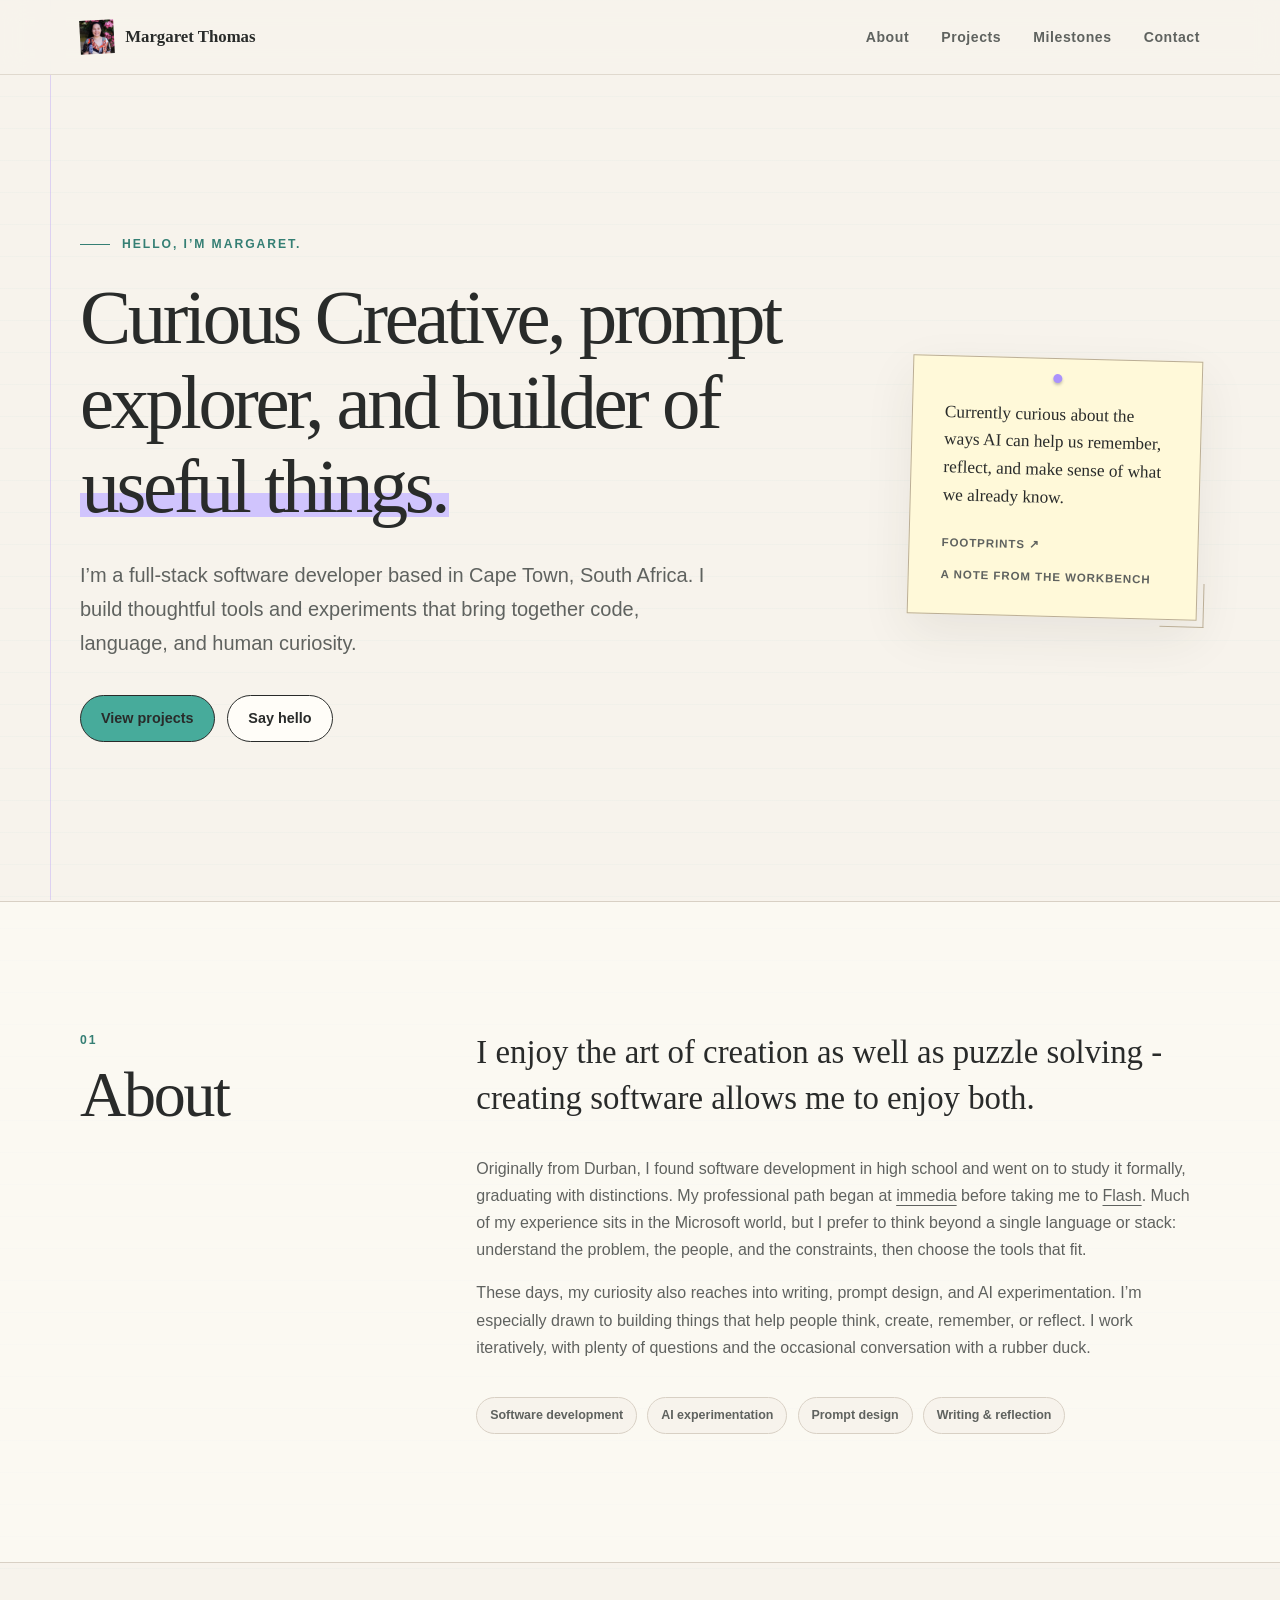
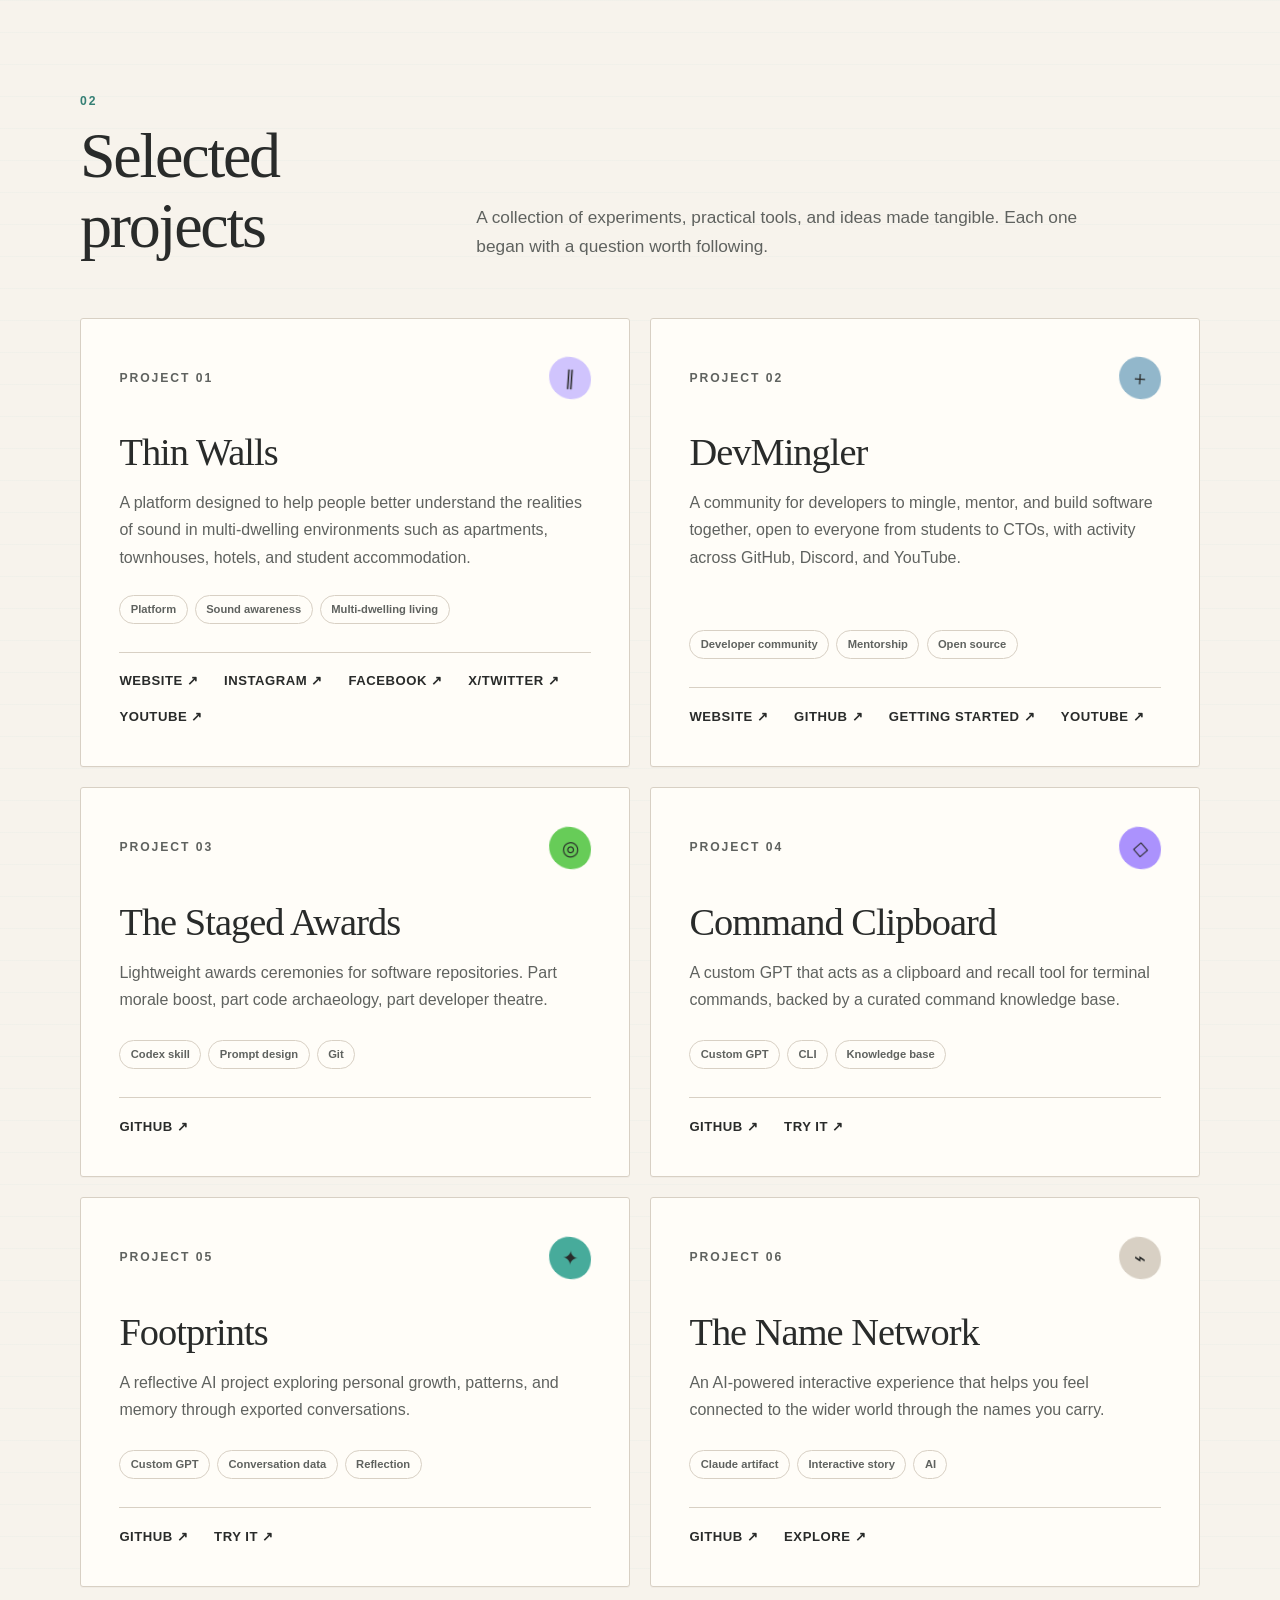
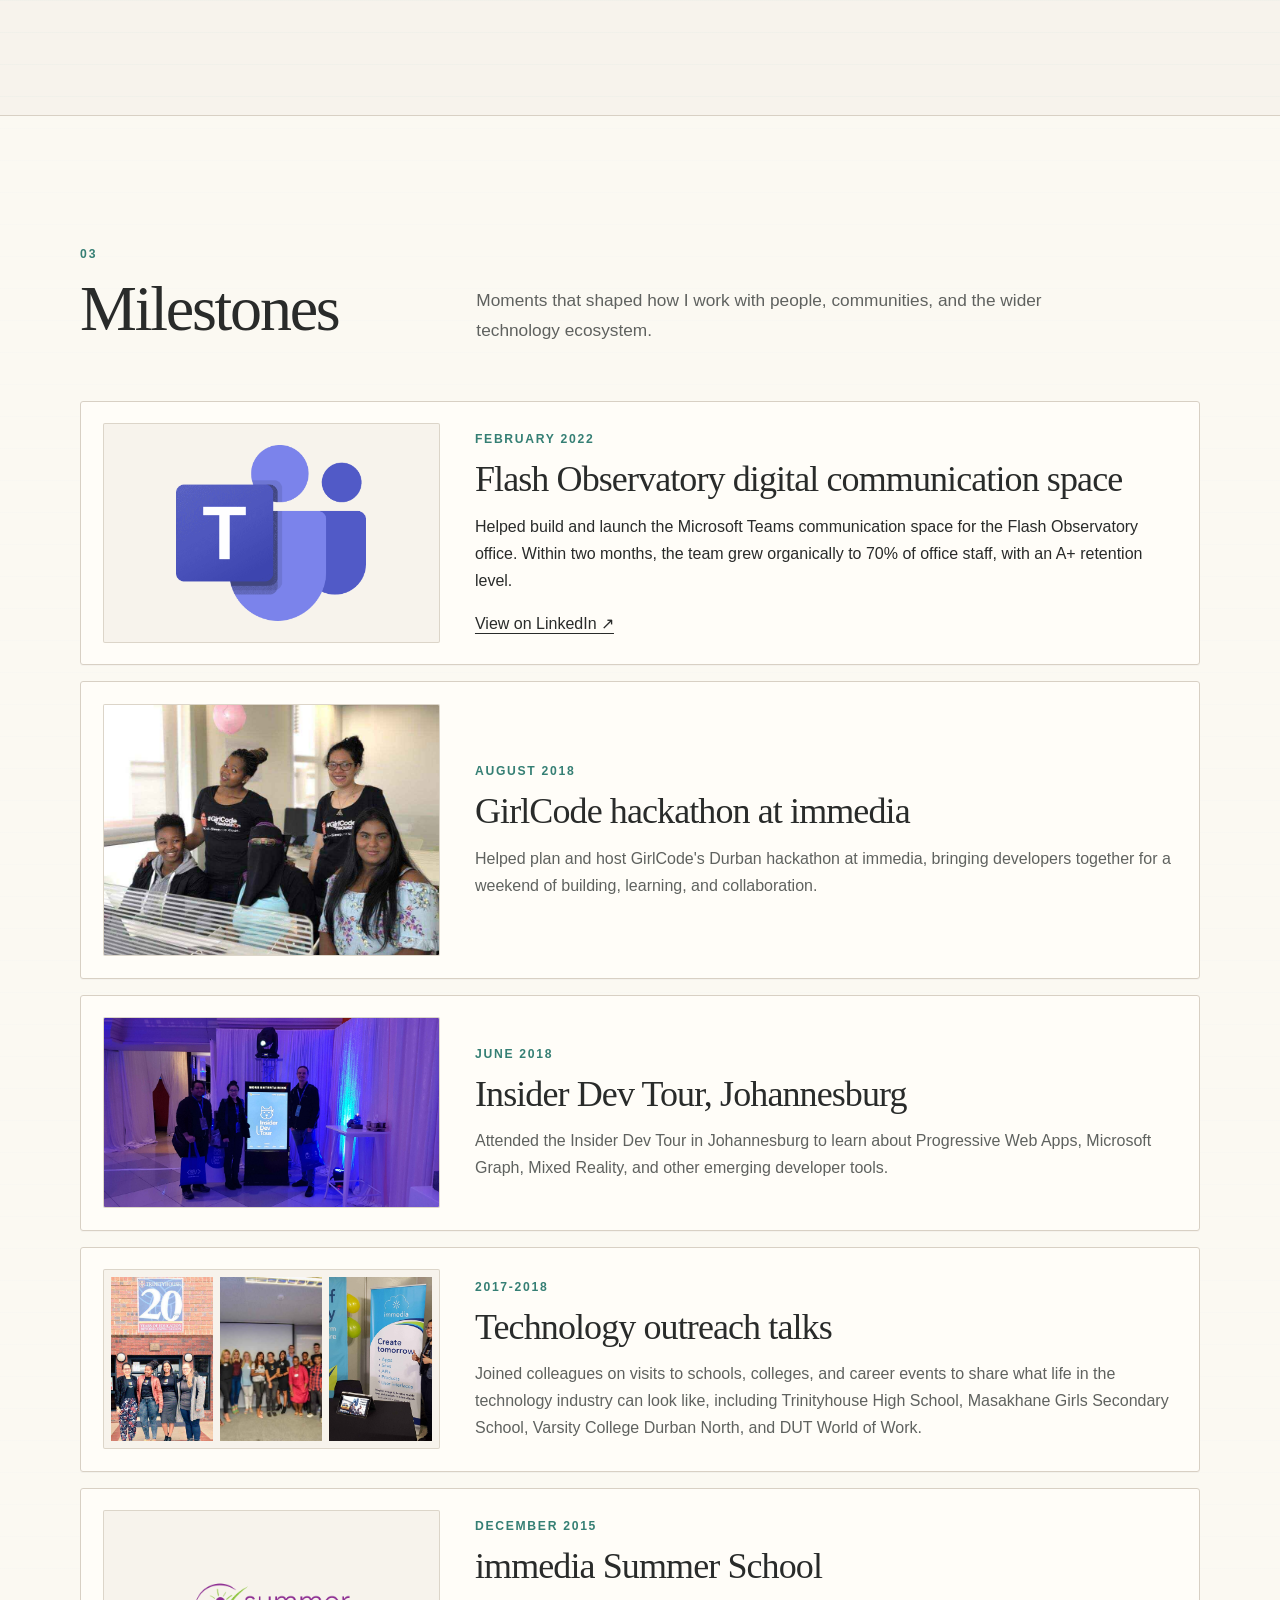
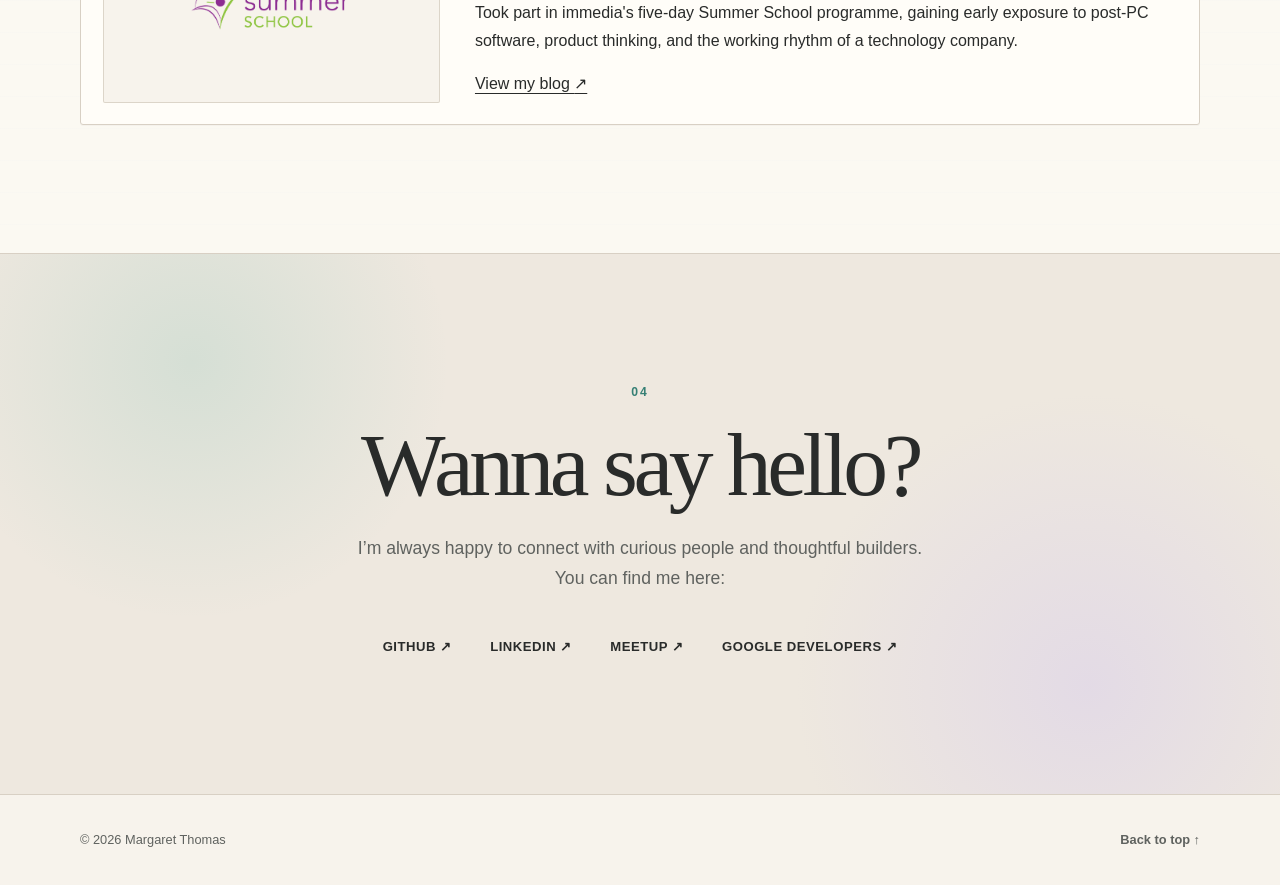
==== index.html @ a7d4cbc3 "Updated the href for the porfolio-banner to be the full URL" ====
<!doctype html>
<html lang="en">
  <head>
    <meta charset="utf-8">
    <meta name="viewport" content="width=device-width, initial-scale=1">
    <meta name="theme-color" content="#f7f3ec">

    <title>Margaret Thomas | Curious Creative</title>
    <meta
      name="description"
      content="Margaret Thomas is a Cape Town-based curious creative, software developer, and builder of thoughtful tools."
    >
    <link rel="canonical" href="https://www.margaretthomas.tech/">

    <meta property="og:type" content="website">
    <meta property="og:url" content="https://www.margaretthomas.tech/">
    <meta property="og:title" content="Margaret Thomas | Curious Creative">
    <meta
      property="og:description"
      content="Margaret Thomas is a Cape Town-based curious creative, software developer, and builder of thoughtful tools."
    >
    <meta property="og:image" content="https://www.margaretthomas.tech/assets/portfolio-banner.png">

    <meta name="twitter:card" content="summary_large_image">
    <meta name="twitter:title" content="Margaret Thomas | Curious Creative">
    <meta
      name="twitter:description"
      content="Margaret Thomas is a Cape Town-based curious creative, software developer, and builder of thoughtful tools."
    >
    <meta name="twitter:image" content="https://www.margaretthomas.tech/assets/portfolio-banner.png">

    <link rel="icon" href="assets/favicon.ico" type="image/x-icon">
    <link rel="stylesheet" href="styles.css?v=20260616-3">
    <script src="script.js" defer></script>
  </head>

  <body>
    <a class="skip-link" href="#main-content">Skip to content</a>

    <header class="site-header">
      <nav class="site-nav shell" aria-label="Primary navigation">
        <a class="wordmark" href="#home" aria-label="Margaret Thomas, home">
          <img src="assets/favicon.ico" alt="" aria-hidden="true">
          Margaret Thomas
        </a>

        <button
          class="nav-toggle"
          type="button"
          aria-expanded="false"
          aria-controls="nav-links"
        >
          <span class="sr-only">Toggle navigation</span>
          <span aria-hidden="true"></span>
          <span aria-hidden="true"></span>
        </button>

        <ul class="nav-links" id="nav-links">
          <li><a href="#about">About</a></li>
          <li><a href="#projects">Projects</a></li>
          <li><a href="#milestones">Milestones</a></li>
          <li><a href="#contact">Contact</a></li>
        </ul>
      </nav>
    </header>

    <main id="main-content">
      <section class="hero shell" id="home" aria-labelledby="hero-title">
        <div class="hero-copy">
          <p class="eyebrow">Hello, I’m Margaret.</p>
          <h1 id="hero-title">
            Curious Creative, prompt explorer, and builder of
            <span class="highlight">useful things.</span>
          </h1>
          <p class="hero-intro">
            I’m a full-stack software developer based in Cape Town, South Africa.
            I build thoughtful tools and experiments that bring together code,
            language, and human curiosity.
          </p>
          <div class="hero-actions" aria-label="Featured links">
            <a class="button button-primary" href="#projects">View projects</a>
            <a class="button button-secondary" href="#contact">Say hello</a>
          </div>
        </div>

        <aside class="margin-note" aria-label="A note from Margaret">
          <span class="note-pin" aria-hidden="true"></span>
          <p>
            Currently curious about the ways AI can help us remember, reflect,
            and make sense of what we already know.
          </p>
          <a
            class="note-project"
            href="https://github.com/DevMingler/footprints-custom-gpt"
            target="_blank"
            rel="noopener noreferrer"
          >
            Footprints <span aria-hidden="true">↗</span>
          </a>
          <br>
          <span class="note-signoff">A note from the workbench</span>
        </aside>
      </section>

      <section class="section about" id="about" aria-labelledby="about-title">
        <div class="shell section-grid">
          <div class="section-heading reveal">
            <p class="section-number" aria-hidden="true">01</p>
            <h2 id="about-title">About</h2>
          </div>

          <div class="about-copy reveal">
            <p class="lead">
              I enjoy the art of creation as well as puzzle solving - creating software allows me to enjoy both.
            </p>
            <p>
              Originally from Durban, I found software development in high
              school and went on to study it formally, graduating with
              distinctions. My professional path began at <a href="https://www.immedia.co.za/" target="_blank" title="immedia">immedia</a> before taking
              me to <a href="https://www.flash.co.za/" target="_blank" title="Flash">Flash</a>. Much of my experience sits in the
              Microsoft world, but I prefer to think beyond a single language
              or stack: understand the problem, the people, and the constraints,
              then choose the tools that fit.
            </p>
            <p>
              These days, my curiosity also reaches into writing, prompt design,
              and AI experimentation. I’m especially drawn to building things
              that help people think, create, remember, or reflect. I work
              iteratively, with plenty of questions and the occasional
              conversation with a rubber duck.
            </p>

            <ul class="interest-list" aria-label="Areas of interest">
              <li>Software development</li>
              <li>AI experimentation</li>
              <li>Prompt design</li>
              <li>Writing &amp; reflection</li>
            </ul>
          </div>
        </div>
      </section>

      <section
        class="section projects"
        id="projects"
        aria-labelledby="projects-title"
      >
        <div class="shell">
          <div class="section-grid section-intro">
            <div class="section-heading reveal">
              <p class="section-number" aria-hidden="true">02</p>
              <h2 id="projects-title">Selected projects</h2>
            </div>
            <p class="section-description reveal">
              A collection of experiments, practical tools, and ideas made
              tangible. Each one began with a question worth following.
            </p>
          </div>

          <div class="project-grid">
            <article class="project-card reveal">
              <div class="project-topline">
                <span class="project-index">Project 01</span>
                <span class="project-mark mark-lilac" aria-hidden="true">∥</span>
              </div>
              <h3>Thin Walls</h3>
              <p>
                A platform designed to help people better understand the
                realities of sound in multi-dwelling environments such as
                apartments, townhouses, hotels, and student accommodation.
              </p>
              <ul class="tag-list" aria-label="Technologies">
                <li>Platform</li>
                <li>Sound awareness</li>
                <li>Multi-dwelling living</li>
              </ul>
              <div class="project-links">
                <a
                  href="https://www.thinwalls.life/"
                  target="_blank"
                  rel="noopener noreferrer"
                >
                  Website <span aria-hidden="true">↗</span>
                </a>
                <a
                  href="https://www.instagram.com/thinwalls.life/"
                  target="_blank"
                  rel="noopener noreferrer"
                >
                  Instagram <span aria-hidden="true">↗</span>
                </a>
                <a
                  href="https://www.facebook.com/thinwalls.life"
                  target="_blank"
                  rel="noopener noreferrer"
                >
                  Facebook <span aria-hidden="true">↗</span>
                </a>
                <a
                  href="https://x.com/thinwalls_life"
                  target="_blank"
                  rel="noopener noreferrer"
                >
                  X/Twitter <span aria-hidden="true">↗</span>
                </a>
                <a
                  href="https://www.youtube.com/@thinwalls_life"
                  target="_blank"
                  rel="noopener noreferrer"
                >
                  YouTube <span aria-hidden="true">↗</span>
                </a>
              </div>
            </article>

            <article class="project-card reveal">
              <div class="project-topline">
                <span class="project-index">Project 02</span>
                <span class="project-mark mark-blue" aria-hidden="true">＋</span>
              </div>
              <h3>DevMingler</h3>
              <p>
                A community for developers to mingle, mentor, and build
                software together, open to everyone from students to CTOs,
                with activity across GitHub, Discord, and YouTube.
              </p>
              <ul class="tag-list" aria-label="Technologies">
                <li>Developer community</li>
                <li>Mentorship</li>
                <li>Open source</li>
              </ul>
              <div class="project-links">
                <a
                  href="https://devmingler.github.io/"
                  target="_blank"
                  rel="noopener noreferrer"
                >
                  Website <span aria-hidden="true">↗</span>
                </a>
                <a
                  href="https://github.com/DevMingler"
                  target="_blank"
                  rel="noopener noreferrer"
                >
                  GitHub <span aria-hidden="true">↗</span>
                </a>
                <a
                  href="https://www.youtube.com/watch?v=sN_y--sAuUo"
                  target="_blank"
                  rel="noopener noreferrer"
                >
                  Getting started <span aria-hidden="true">↗</span>
                </a>
                <a
                  href="https://www.youtube.com/@DevMingler/videos"
                  target="_blank"
                  rel="noopener noreferrer"
                >
                  YouTube <span aria-hidden="true">↗</span>
                </a>
              </div>
            </article>

            <article class="project-card reveal">
              <div class="project-topline">
                <span class="project-index">Project 03</span>
                <span class="project-mark mark-green" aria-hidden="true">◎</span>
              </div>
              <h3>The Staged Awards</h3>
              <p>
                Lightweight awards ceremonies for software repositories. Part
                morale boost, part code archaeology, part developer theatre.
              </p>
              <ul class="tag-list" aria-label="Technologies">
                <li>Codex skill</li>
                <li>Prompt design</li>
                <li>Git</li>
              </ul>
              <div class="project-links">
                <a
                  href="https://github.com/MargaretThomas/the-staged-awards"
                  target="_blank"
                  rel="noopener noreferrer"
                >
                  GitHub <span aria-hidden="true">↗</span>
                </a>
              </div>
            </article>

            <article class="project-card reveal">
              <div class="project-topline">
                <span class="project-index">Project 04</span>
                <span class="project-mark mark-purple" aria-hidden="true">◇</span>
              </div>
              <h3>Command Clipboard</h3>
              <p>
                A custom GPT that acts as a clipboard and recall tool for
                terminal commands, backed by a curated command knowledge base.
              </p>
              <ul class="tag-list" aria-label="Technologies">
                <li>Custom GPT</li>
                <li>CLI</li>
                <li>Knowledge base</li>
              </ul>
              <div class="project-links">
                <a
                  href="https://github.com/MargaretThomas/command-clipboard"
                  target="_blank"
                  rel="noopener noreferrer"
                >
                  GitHub <span aria-hidden="true">↗</span>
                </a>
                <a
                  href="https://chatgpt.com/g/g-694e73b62afc8191a20e9f8fb5c006c8-command-clipboard"
                  target="_blank"
                  rel="noopener noreferrer"
                >
                  Try it <span aria-hidden="true">↗</span>
                </a>
              </div>
            </article>

            <article class="project-card reveal">
              <div class="project-topline">
                <span class="project-index">Project 05</span>
                <span class="project-mark mark-teal" aria-hidden="true">✦</span>
              </div>
              <h3>Footprints</h3>
              <p>
                A reflective AI project exploring personal growth, patterns,
                and memory through exported conversations.
              </p>
              <ul class="tag-list" aria-label="Technologies">
                <li>Custom GPT</li>
                <li>Conversation data</li>
                <li>Reflection</li>
              </ul>
              <div class="project-links">
                <a
                  href="https://github.com/DevMingler/footprints-custom-gpt"
                  target="_blank"
                  rel="noopener noreferrer"
                >
                  GitHub <span aria-hidden="true">↗</span>
                </a>
                <a
                  href="https://chatgpt.com/g/g-6a293531488881918b349a03308c11b3-footprints"
                  target="_blank"
                  rel="noopener noreferrer"
                >
                  Try it <span aria-hidden="true">↗</span>
                </a>
              </div>
            </article>

            <article class="project-card reveal">
              <div class="project-topline">
                <span class="project-index">Project 06</span>
                <span class="project-mark mark-line" aria-hidden="true">⌁</span>
              </div>
              <h3>The Name Network</h3>
              <p>
                An AI-powered interactive experience that helps you feel
                connected to the wider world through the names you carry.
              </p>
              <ul class="tag-list" aria-label="Technologies">
                <li>Claude artifact</li>
                <li>Interactive story</li>
                <li>AI</li>
              </ul>
              <div class="project-links">
                <a
                  href="https://github.com/MargaretThomas/the-name-network"
                  target="_blank"
                  rel="noopener noreferrer"
                >
                  GitHub <span aria-hidden="true">↗</span>
                </a>
                <a
                  href="https://claude.ai/public/artifacts/a7a7c9ef-f596-4951-9534-0e1539d751b9"
                  target="_blank"
                  rel="noopener noreferrer"
                >
                  Explore <span aria-hidden="true">↗</span>
                </a>
              </div>
            </article>
          </div>
        </div>
      </section>

      <section
        class="section milestones"
        id="milestones"
        aria-labelledby="milestones-title"
      >
        <div class="shell">
          <div class="section-grid section-intro">
            <div class="section-heading reveal">
              <p class="section-number" aria-hidden="true">03</p>
              <h2 id="milestones-title">Milestones</h2>
            </div>
            <p class="section-description reveal">
              Moments that shaped how I work with people, communities, and the
              wider technology ecosystem.
            </p>
          </div>

          <div class="milestone-list">
            <article class="milestone-item reveal">
              <a
                class="milestone-media milestone-media-logo"
                href="https://www.microsoft.com/en-us/microsoft-teams/group-chat-software"
                target="_blank"
                rel="noopener noreferrer"
                aria-label="Microsoft Teams"
              >
                <img
                  src="assets/achievement-images/microsoft-teams-logo.png"
                  alt="Microsoft Teams logo"
                >
              </a>
              <div class="milestone-copy">
                <p class="milestone-date">February 2022</p>
                <h3>Flash Observatory digital communication space</h3>
                <p>
                  Helped build and launch the Microsoft Teams communication
                  space for the Flash Observatory office. Within two months,
                  the team grew organically to 70% of office staff, with an A+
                  retention level.
                </p>
                <a
                  href="https://www.linkedin.com/posts/activity-6902668841474674690-kxkE/"
                  target="_blank"
                  rel="noopener noreferrer"
                >
                  View on LinkedIn <span aria-hidden="true">↗</span>
                </a>
              </div>
            </article>

            <article class="milestone-item reveal">
              <a
                class="milestone-media"
                href="https://www.girlcode.co.za/"
                target="_blank"
                rel="noopener noreferrer"
                aria-label="GirlCode"
              >
                <img
                  src="assets/achievement-images/girl-code-team.jpg"
                  alt="GirlCode hackathon team"
                >
              </a>
              <div class="milestone-copy">
                <p class="milestone-date">August 2018</p>
                <h3>GirlCode hackathon at immedia</h3>
                <p>
                  Helped plan and host GirlCode's Durban hackathon at immedia,
                  bringing developers together for a weekend of building,
                  learning, and collaboration.
                </p>
              </div>
            </article>

            <article class="milestone-item reveal">
              <a
                class="milestone-media"
                href="https://blogs.windows.com/windowsdeveloper/2018/05/15/announcing-the-insider-dev-tour-2018/"
                target="_blank"
                rel="noopener noreferrer"
                aria-label="Insider Dev Tour 2018"
              >
                <img
                  src="assets/achievement-images/insider-dev-tour.jpg"
                  alt="Insider Dev Tour 2018"
                >
              </a>
              <div class="milestone-copy">
                <p class="milestone-date">June 2018</p>
                <h3>Insider Dev Tour, Johannesburg</h3>
                <p>
                  Attended the Insider Dev Tour in Johannesburg to learn about
                  Progressive Web Apps, Microsoft Graph, Mixed Reality, and
                  other emerging developer tools.
                </p>
              </div>
            </article>

            <article class="milestone-item reveal">
              <div
                class="milestone-media milestone-media-stack"
                aria-label="Technology outreach events"
              >
                <img
                  src="assets/achievement-images/trinityhouse-2017.jpg"
                  alt="Trinityhouse High School 2017"
                >
                <img
                  src="assets/achievement-images/varsity-college-2017.jpg"
                  alt="Varsity College 2017 careers evening"
                >
                <img
                  src="assets/achievement-images/dut-wow-2018.jpg"
                  alt="DUT World of Work 2018"
                >
              </div>
              <div class="milestone-copy">
                <p class="milestone-date">2017-2018</p>
                <h3>Technology outreach talks</h3>
                <p>
                  Joined colleagues on visits to schools, colleges, and career
                  events to share what life in the technology industry can look
                  like, including Trinityhouse High School, Masakhane Girls
                  Secondary School, Varsity College Durban North, and DUT World
                  of Work.
                </p>
              </div>
            </article>

            <article class="milestone-item reveal">
              <a
                class="milestone-media milestone-media-logo"
                href="https://www.summerschool.org.za/author/margaret/"
                target="_blank"
                rel="noopener noreferrer"
                aria-label="immedia Summer School 2015"
              >
                <img
                  src="assets/achievement-images/immedia-summerschool-logo.png"
                  alt="immedia Summer School logo"
                >
              </a>
              <div class="milestone-copy">
                <p class="milestone-date">December 2015</p>
                <h3>immedia Summer School</h3>
                <p>
                  Took part in immedia's five-day Summer School programme,
                  gaining early exposure to post-PC software, product thinking,
                  and the working rhythm of a technology company.
                </p>
                <a
                  href="https://www.summerschool.org.za/author/margaret/"
                  target="_blank"
                  rel="noopener noreferrer"
                >
                  View my blog <span aria-hidden="true">↗</span>
                </a>
              </div>
            </article>
          </div>
        </div>
      </section>

      <section class="section contact" id="contact" aria-labelledby="contact-title">
        <div class="shell contact-inner reveal">
          <p class="section-number" aria-hidden="true">04</p>
          <h2 id="contact-title">Wanna say hello?</h2>
          <p>
            I’m always happy to connect with curious people and thoughtful
            builders. You can find me here:
          </p>

          <ul class="social-links" aria-label="Social links">
            <li>
              <a
                href="https://github.com/MargaretThomas"
                target="_blank"
                rel="noopener noreferrer"
              >
                GitHub <span aria-hidden="true">↗</span>
              </a>
            </li>
            <li>
              <a
                href="https://www.linkedin.com/in/margaret-thomas/"
                target="_blank"
                rel="noopener noreferrer"
              >
                LinkedIn <span aria-hidden="true">↗</span>
              </a>
            </li>
            <li>
              <a
                href="https://www.meetup.com/members/229680081/"
                target="_blank"
                rel="noopener noreferrer"
              >
                Meetup <span aria-hidden="true">↗</span>
              </a>
            </li>
            <li>
              <a
                href="https://developers.google.com/profile/u/margaretthomas"
                target="_blank"
                rel="noopener noreferrer"
              >
                Google Developers <span aria-hidden="true">↗</span>
              </a>
            </li>
          </ul>
        </div>
      </section>
    </main>

    <footer class="site-footer">
      <div class="shell footer-inner">
        <p>&copy; <span id="current-year">2026</span> Margaret Thomas</p>
        <a href="#home">Back to top <span aria-hidden="true">↑</span></a>
      </div>
    </footer>
  </body>
</html>
---- styles.css ----
:root {
  --paper: #f7f3ec;
  --paper-deep: #eee8df;
  --ink: #292b2a;
  --ink-soft: #5f625f;
  --line: #d8d0c4;
  --teal: #47ab9b;
  --green: #67cc58;
  --blue: #92b7cb;
  --lilac: #d0c4fd;
  --violet: #bcabfd;
  --purple: #ab92fd;
  --white: #fffdf8;
  --shadow: 0 18px 50px rgb(57 49 42 / 8%);
  --shell: min(1120px, calc(100% - 40px));
}

*,
*::before,
*::after {
  box-sizing: border-box;
}

html {
  scroll-behavior: smooth;
  scroll-padding-top: 88px;
}

body {
  margin: 0;
  color: var(--ink);
  background:
    linear-gradient(rgb(71 171 155 / 3%) 1px, transparent 1px) 0 0 / 100% 32px,
    var(--paper);
  font-family:
    Inter, ui-sans-serif, -apple-system, BlinkMacSystemFont, "Segoe UI",
    sans-serif;
  font-size: 1rem;
  line-height: 1.7;
  -webkit-font-smoothing: antialiased;
}

body::before {
  position: fixed;
  z-index: -1;
  top: 0;
  bottom: 0;
  left: max(24px, calc((100vw - 1120px) / 2 - 30px));
  width: 1px;
  content: "";
  background: rgb(171 146 253 / 35%);
}

a {
  color: inherit;
  text-decoration-thickness: 1px;
  text-underline-offset: 0.25em;
}

a:hover {
  text-decoration-color: var(--teal);
}

button,
a {
  -webkit-tap-highlight-color: transparent;
}

:focus-visible {
  outline: 3px solid var(--purple);
  outline-offset: 4px;
}

::selection {
  color: var(--ink);
  background: var(--lilac);
}

.shell {
  width: var(--shell);
  margin-inline: auto;
}

.sr-only {
  position: absolute;
  width: 1px;
  height: 1px;
  padding: 0;
  overflow: hidden;
  clip: rect(0, 0, 0, 0);
  white-space: nowrap;
  border: 0;
}

.skip-link {
  position: fixed;
  z-index: 100;
  top: 12px;
  left: 12px;
  padding: 0.6rem 1rem;
  transform: translateY(-150%);
  border: 1px solid var(--ink);
  border-radius: 100px;
  background: var(--white);
  font-weight: 700;
}

.skip-link:focus {
  transform: translateY(0);
}

.site-header {
  position: sticky;
  z-index: 20;
  top: 0;
  border-bottom: 1px solid rgb(216 208 196 / 75%);
  background: rgb(247 243 236 / 92%);
  backdrop-filter: blur(12px);
}

.site-nav,
.footer-inner {
  display: flex;
  align-items: center;
  justify-content: space-between;
}

.site-nav {
  min-height: 74px;
}

.wordmark {
  display: inline-flex;
  gap: 0.7rem;
  align-items: center;
  font-family: Georgia, "Times New Roman", serif;
  font-size: 1.05rem;
  font-weight: 700;
  text-decoration: none;
}

.wordmark img {
  display: block;
  width: 34px;
  height: 34px;
  transform: rotate(-3deg);
  object-fit: contain;
}

.nav-links {
  display: flex;
  gap: 2rem;
  align-items: center;
  margin: 0;
  padding: 0;
  list-style: none;
}

.nav-links a {
  position: relative;
  color: var(--ink-soft);
  font-size: 0.88rem;
  font-weight: 650;
  letter-spacing: 0.04em;
  text-decoration: none;
}

.nav-links a::after {
  position: absolute;
  right: 0;
  bottom: -0.45rem;
  left: 0;
  height: 2px;
  content: "";
  transform: scaleX(0);
  transform-origin: left;
  background: var(--teal);
  transition: transform 180ms ease;
}

.nav-links a:hover,
.nav-links a[aria-current="true"] {
  color: var(--ink);
}

.nav-links a:hover::after,
.nav-links a[aria-current="true"]::after {
  transform: scaleX(1);
}

.nav-toggle {
  display: none;
  width: 42px;
  height: 42px;
  padding: 10px;
  border: 1px solid var(--line);
  border-radius: 50%;
  background: transparent;
}

.nav-toggle span:not(.sr-only) {
  display: block;
  width: 100%;
  height: 1px;
  margin: 5px 0;
  background: var(--ink);
  transition: transform 180ms ease;
}

.hero {
  display: grid;
  grid-template-columns: minmax(0, 1fr) 290px;
  gap: clamp(3rem, 8vw, 7rem);
  align-items: center;
  min-height: calc(100vh - 74px);
  min-height: calc(100svh - 74px);
  padding-block: clamp(5rem, 10vw, 8rem);
}

.hero-copy {
  max-width: 760px;
}

.eyebrow,
.section-number,
.project-index {
  margin: 0;
  color: var(--ink-soft);
  font-size: 0.76rem;
  font-weight: 750;
  letter-spacing: 0.16em;
  text-transform: uppercase;
}

.eyebrow {
  display: flex;
  gap: 0.75rem;
  align-items: center;
  color: #357f74;
}

.eyebrow::before {
  width: 30px;
  height: 1px;
  content: "";
  background: currentColor;
}

h1,
h2,
h3,
p {
  margin-top: 0;
}

h1,
h2,
h3 {
  font-family: Georgia, "Times New Roman", serif;
  font-weight: 500;
  line-height: 1.1;
}

h1 {
  max-width: 820px;
  margin-block: 1.35rem 1.75rem;
  font-size: clamp(2.9rem, 6vw, 5.4rem);
  letter-spacing: -0.045em;
}

.highlight {
  padding-inline: 0.02em;
  background:
    linear-gradient(
      transparent 58%,
      var(--lilac) 58% 86%,
      transparent 86%
    );
  box-decoration-break: clone;
  -webkit-box-decoration-break: clone;
  display: inline;
}

.hero-intro {
  max-width: 650px;
  margin-bottom: 2.2rem;
  color: var(--ink-soft);
  font-size: clamp(1.05rem, 2vw, 1.25rem);
}

.hero-actions,
.project-links,
.social-links {
  display: flex;
  flex-wrap: wrap;
  gap: 0.8rem;
}

.button {
  display: inline-flex;
  min-height: 46px;
  padding: 0.65rem 1.25rem;
  align-items: center;
  justify-content: center;
  border: 1px solid var(--ink);
  border-radius: 100px;
  font-size: 0.9rem;
  font-weight: 700;
  text-decoration: none;
  transition:
    transform 180ms ease,
    box-shadow 180ms ease,
    background-color 180ms ease;
}

.button:hover {
  transform: translateY(-2px);
  box-shadow: 4px 4px 0 var(--ink);
}

.button-primary {
  background: var(--teal);
}

.button-secondary {
  background: var(--white);
}

.margin-note {
  position: relative;
  max-width: 290px;
  padding: 2.6rem 2rem 1.8rem;
  transform: rotate(1.5deg);
  border: 1px solid #bbae96;
  background: #fff9d9;
  box-shadow: var(--shadow);
}

.margin-note::after {
  position: absolute;
  right: -8px;
  bottom: -8px;
  width: 44px;
  height: 44px;
  content: "";
  border-right: 1px solid #bbae96;
  border-bottom: 1px solid #bbae96;
}

.margin-note p {
  margin-bottom: 1.2rem;
  font-family: Georgia, "Times New Roman", serif;
  font-size: 1.08rem;
  line-height: 1.6;
}

.note-pin {
  position: absolute;
  top: 15px;
  left: 50%;
  width: 9px;
  height: 9px;
  transform: translateX(-50%);
  border-radius: 50%;
  background: var(--purple);
  box-shadow: 0 2px 3px rgb(41 43 42 / 28%);
}

.note-project {
  display: inline-flex;
  gap: 0.25rem;
  align-items: center;
  margin-bottom: 0.75rem;
  color: var(--ink-soft);
  font-size: 0.72rem;
  font-weight: 700;
  letter-spacing: 0.08em;
  text-decoration: none;
  text-transform: uppercase;
}

.note-project:hover {
  color: var(--ink);
  text-decoration: underline;
  text-decoration-color: var(--teal);
}

.note-signoff {
  display: block;
  color: var(--ink-soft);
  font-size: 0.72rem;
  font-weight: 700;
  letter-spacing: 0.08em;
  text-transform: uppercase;
}

.section {
  padding-block: clamp(5rem, 10vw, 8rem);
  border-top: 1px solid var(--line);
}

.section-grid {
  display: grid;
  grid-template-columns: minmax(170px, 0.65fr) minmax(0, 1.6fr);
  gap: clamp(2.5rem, 8vw, 8rem);
}

.section-heading h2 {
  margin: 0.6rem 0 0;
  font-size: clamp(2.7rem, 5vw, 4.5rem);
  letter-spacing: -0.035em;
}

.section-number {
  color: #357f74;
}

.about {
  background: rgb(255 253 248 / 55%);
}

.about-copy {
  max-width: 720px;
}

.about-copy p {
  color: var(--ink-soft);
}

.about-copy .lead {
  color: var(--ink);
  font-family: Georgia, "Times New Roman", serif;
  font-size: clamp(1.45rem, 3vw, 2.05rem);
  line-height: 1.4;
}

.interest-list,
.tag-list,
.social-links {
  margin: 2.25rem 0 0;
  padding: 0;
  list-style: none;
}

.interest-list {
  display: flex;
  flex-wrap: wrap;
  gap: 0.65rem;
}

.interest-list li,
.tag-list li {
  border: 1px solid var(--line);
  border-radius: 100px;
  background: var(--paper);
  color: var(--ink-soft);
  font-size: 0.78rem;
  font-weight: 650;
}

.interest-list li {
  padding: 0.42rem 0.8rem;
}

.section-intro {
  align-items: end;
  margin-bottom: 3.5rem;
}

.section-description {
  max-width: 620px;
  margin: 0;
  color: var(--ink-soft);
  font-size: 1.08rem;
}

.project-grid {
  display: grid;
  grid-template-columns: repeat(2, minmax(0, 1fr));
  gap: 1.25rem;
}

.project-card {
  position: relative;
  display: flex;
  min-height: 390px;
  padding: clamp(1.5rem, 4vw, 2.4rem);
  overflow: hidden;
  flex-direction: column;
  border: 1px solid var(--line);
  border-radius: 3px;
  background: var(--white);
  box-shadow: 0 1px 0 rgb(41 43 42 / 3%);
  transition:
    transform 180ms ease,
    border-color 180ms ease,
    box-shadow 180ms ease;
}

.project-card::before {
  position: absolute;
  top: 0;
  right: 0;
  left: 0;
  height: 4px;
  content: "";
  background: linear-gradient(
    90deg,
    var(--teal),
    var(--blue),
    var(--lilac),
    var(--purple)
  );
  opacity: 0;
  transition: opacity 180ms ease;
}

.project-card:hover {
  transform: translateY(-4px) rotate(-0.15deg);
  border-color: #bdb3a6;
  box-shadow: var(--shadow);
}

.project-card:hover::before {
  opacity: 1;
}

.project-topline {
  display: flex;
  align-items: center;
  justify-content: space-between;
}

.project-mark {
  display: grid;
  width: 42px;
  height: 42px;
  place-items: center;
  transform: rotate(4deg);
  border-radius: 47% 53% 45% 55%;
  color: var(--ink);
  font-family: Georgia, "Times New Roman", serif;
  font-size: 1.25rem;
}

.mark-line {
  background: var(--line);
}

.mark-green {
  background: var(--green);
}

.mark-teal {
  background: var(--teal);
}

.mark-blue {
  background: var(--blue);
}

.mark-lilac {
  background: var(--lilac);
}

.mark-purple {
  background: var(--purple);
}

.project-card h3 {
  margin: 2rem 0 1rem;
  font-size: clamp(1.8rem, 3vw, 2.45rem);
  letter-spacing: -0.025em;
}

.project-card > p {
  margin-bottom: 1.5rem;
  color: var(--ink-soft);
}

.tag-list {
  display: flex;
  flex-wrap: wrap;
  gap: 0.45rem;
  margin: auto 0 1.75rem;
}

.tag-list li {
  padding: 0.25rem 0.65rem;
  background: transparent;
  font-size: 0.7rem;
}

.project-links {
  padding-top: 1.1rem;
  border-top: 1px solid var(--line);
}

.project-links a,
.social-links a {
  font-size: 0.82rem;
  font-weight: 750;
  letter-spacing: 0.04em;
  text-decoration: none;
  text-transform: uppercase;
}

.project-links a {
  margin-right: 0.8rem;
}

.milestones {
  background: rgb(255 253 248 / 55%);
}

.milestone-list {
  display: grid;
  gap: 1rem;
}

.milestone-item {
  display: grid;
  grid-template-columns: minmax(180px, 0.48fr) minmax(0, 1fr);
  gap: clamp(1.25rem, 4vw, 2.2rem);
  align-items: stretch;
  padding: clamp(1rem, 3vw, 1.35rem);
  border: 1px solid var(--line);
  border-radius: 3px;
  background: var(--white);
  box-shadow: 0 1px 0 rgb(41 43 42 / 3%);
}

.milestone-media {
  display: grid;
  min-height: 180px;
  overflow: hidden;
  place-items: center;
  border: 1px solid rgb(216 208 196 / 85%);
  border-radius: 2px;
  background: var(--paper);
  text-decoration: none;
}

.milestone-media img {
  width: 100%;
  height: 100%;
  object-fit: cover;
}

.milestone-media-logo img {
  width: min(74%, 190px);
  height: auto;
  object-fit: contain;
}

.milestone-media-stack {
  grid-template-columns: repeat(3, minmax(0, 1fr));
  gap: 0.45rem;
  padding: 0.45rem;
}

.milestone-media-stack a {
  display: block;
  height: 100%;
  min-height: 160px;
  overflow: hidden;
  border-radius: 2px;
}

.milestone-copy {
  display: flex;
  flex-direction: column;
  justify-content: center;
  padding-block: 0.35rem;
}

.milestone-date {
  margin-bottom: 0.65rem;
  color: #357f74;
  font-size: 0.76rem;
  font-weight: 750;
  letter-spacing: 0.14em;
  text-transform: uppercase;
}

.milestone-copy h3 {
  margin-bottom: 0.8rem;
  font-size: clamp(1.55rem, 3vw, 2.25rem);
  letter-spacing: -0.025em;
}

.milestone-copy p:last-child {
  max-width: 700px;
  margin-bottom: 0;
  color: var(--ink-soft);
}

.contact {
  text-align: center;
  background:
    radial-gradient(circle at 15% 20%, rgb(71 171 155 / 15%), transparent 22%),
    radial-gradient(circle at 85% 80%, rgb(188 171 253 / 22%), transparent 25%),
    var(--paper-deep);
}

.contact-inner {
  max-width: 820px;
}

.contact h2 {
  margin: 0.8rem 0 1.25rem;
  font-size: clamp(2.8rem, 7vw, 5.7rem);
  letter-spacing: -0.05em;
}

.contact p:not(.section-number) {
  max-width: 580px;
  margin: 0 auto 2rem;
  color: var(--ink-soft);
  font-size: 1.1rem;
}

.email-link {
  display: inline-block;
  max-width: 100%;
  overflow-wrap: anywhere;
  color: var(--ink);
  font-family: Georgia, "Times New Roman", serif;
  font-size: clamp(1.1rem, 3vw, 1.65rem);
  text-decoration-color: var(--teal);
}

.social-links {
  justify-content: center;
  margin-top: 2.2rem;
}

.social-links a {
  display: inline-block;
  padding: 0.45rem 0.8rem;
}

.site-footer {
  border-top: 1px solid var(--line);
  background: var(--paper);
}

.footer-inner {
  min-height: 90px;
  color: var(--ink-soft);
  font-size: 0.8rem;
}

.footer-inner p {
  margin: 0;
}

.footer-inner a {
  font-weight: 700;
  text-decoration: none;
}

.js .reveal {
  opacity: 0;
  transform: translateY(18px);
  transition:
    opacity 600ms ease,
    transform 600ms ease;
}

.js .reveal.is-visible {
  opacity: 1;
  transform: translateY(0);
}

@media (max-width: 800px) {
  :root {
    --shell: min(100% - 32px, 680px);
  }

  body::before {
    left: 12px;
  }

  .nav-toggle {
    display: block;
    cursor: pointer;
  }

  .nav-toggle[aria-expanded="true"] span:nth-child(2) {
    transform: translateY(3px) rotate(45deg);
  }

  .nav-toggle[aria-expanded="true"] span:nth-child(3) {
    transform: translateY(-3px) rotate(-45deg);
  }

  .nav-links {
    position: absolute;
    top: calc(100% + 1px);
    right: 0;
    left: 0;
    display: grid;
    gap: 0;
    visibility: hidden;
    padding: 0.6rem 16px 1rem;
    transform: translateY(-8px);
    border-bottom: 1px solid var(--line);
    background: var(--paper);
    opacity: 0;
    transition:
      opacity 180ms ease,
      transform 180ms ease,
      visibility 180ms ease;
  }

  .nav-links.is-open {
    visibility: visible;
    transform: translateY(0);
    opacity: 1;
  }

  .nav-links a {
    display: block;
    padding: 0.75rem 0;
  }

  .nav-links a::after {
    display: none;
  }

  .hero {
    grid-template-columns: 1fr;
    min-height: auto;
    padding-block: 5rem;
  }

  .margin-note {
    max-width: 340px;
    justify-self: end;
  }

  .section-grid {
    grid-template-columns: 1fr;
    gap: 2rem;
  }

  .section-intro {
    align-items: start;
  }

  .project-grid {
    grid-template-columns: 1fr;
  }

  .project-card {
    min-height: 360px;
  }

  .milestone-item {
    grid-template-columns: 1fr;
  }

  .milestone-media {
    min-height: 220px;
  }
}

@media (max-width: 480px) {
  h1 {
    font-size: clamp(2.55rem, 13vw, 3.7rem);
  }

  .wordmark {
    font-size: 0.95rem;
  }

  .hero-actions .button {
    width: 100%;
  }

  .margin-note {
    width: calc(100% - 8px);
  }

  .milestone-media-stack {
    grid-template-columns: 1fr;
  }

  .milestone-media-stack a {
    min-height: 150px;
  }

  .footer-inner {
    padding-block: 1.4rem;
    flex-direction: column;
    gap: 0.4rem;
    align-items: flex-start;
  }
}

@media (prefers-reduced-motion: reduce) {
  html {
    scroll-behavior: auto;
  }

  *,
  *::before,
  *::after {
    scroll-behavior: auto !important;
    transition-duration: 0.01ms !important;
    animation-duration: 0.01ms !important;
    animation-iteration-count: 1 !important;
  }

  .js .reveal {
    opacity: 1;
    transform: none;
  }
}
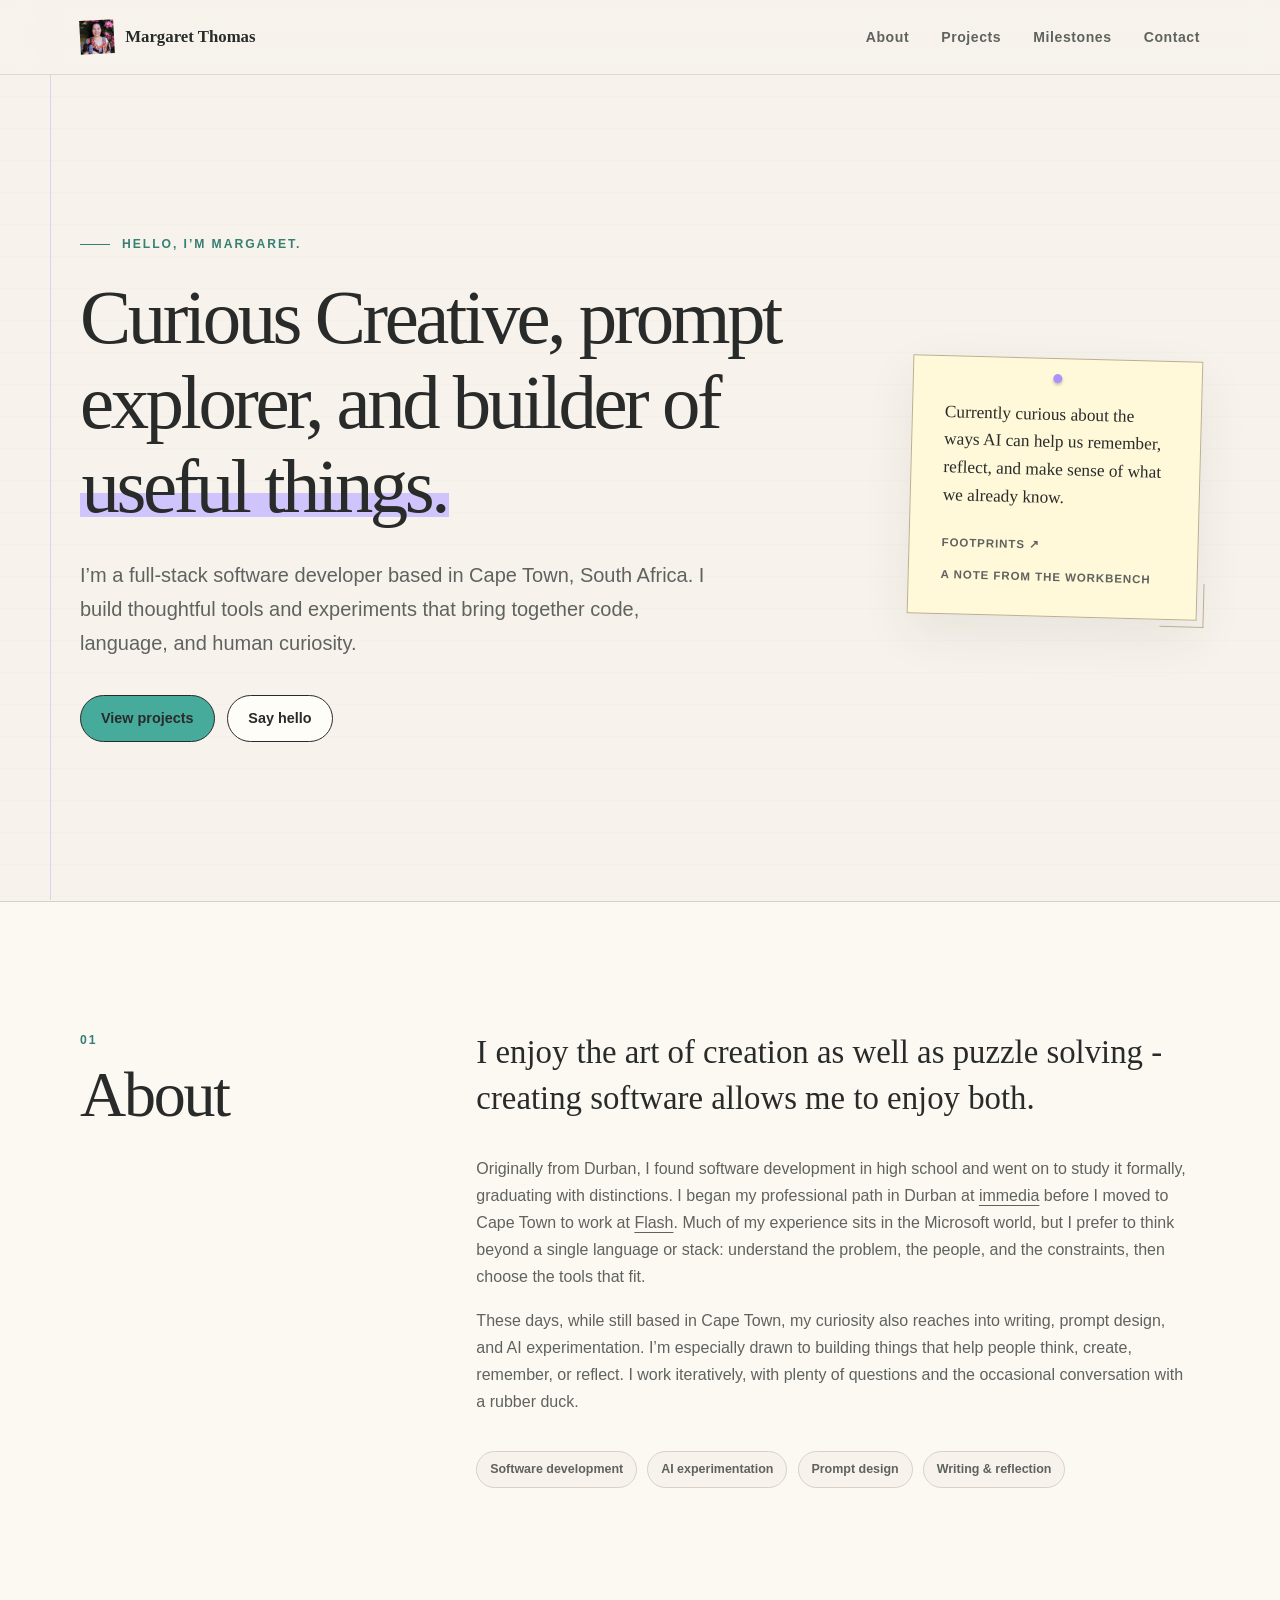
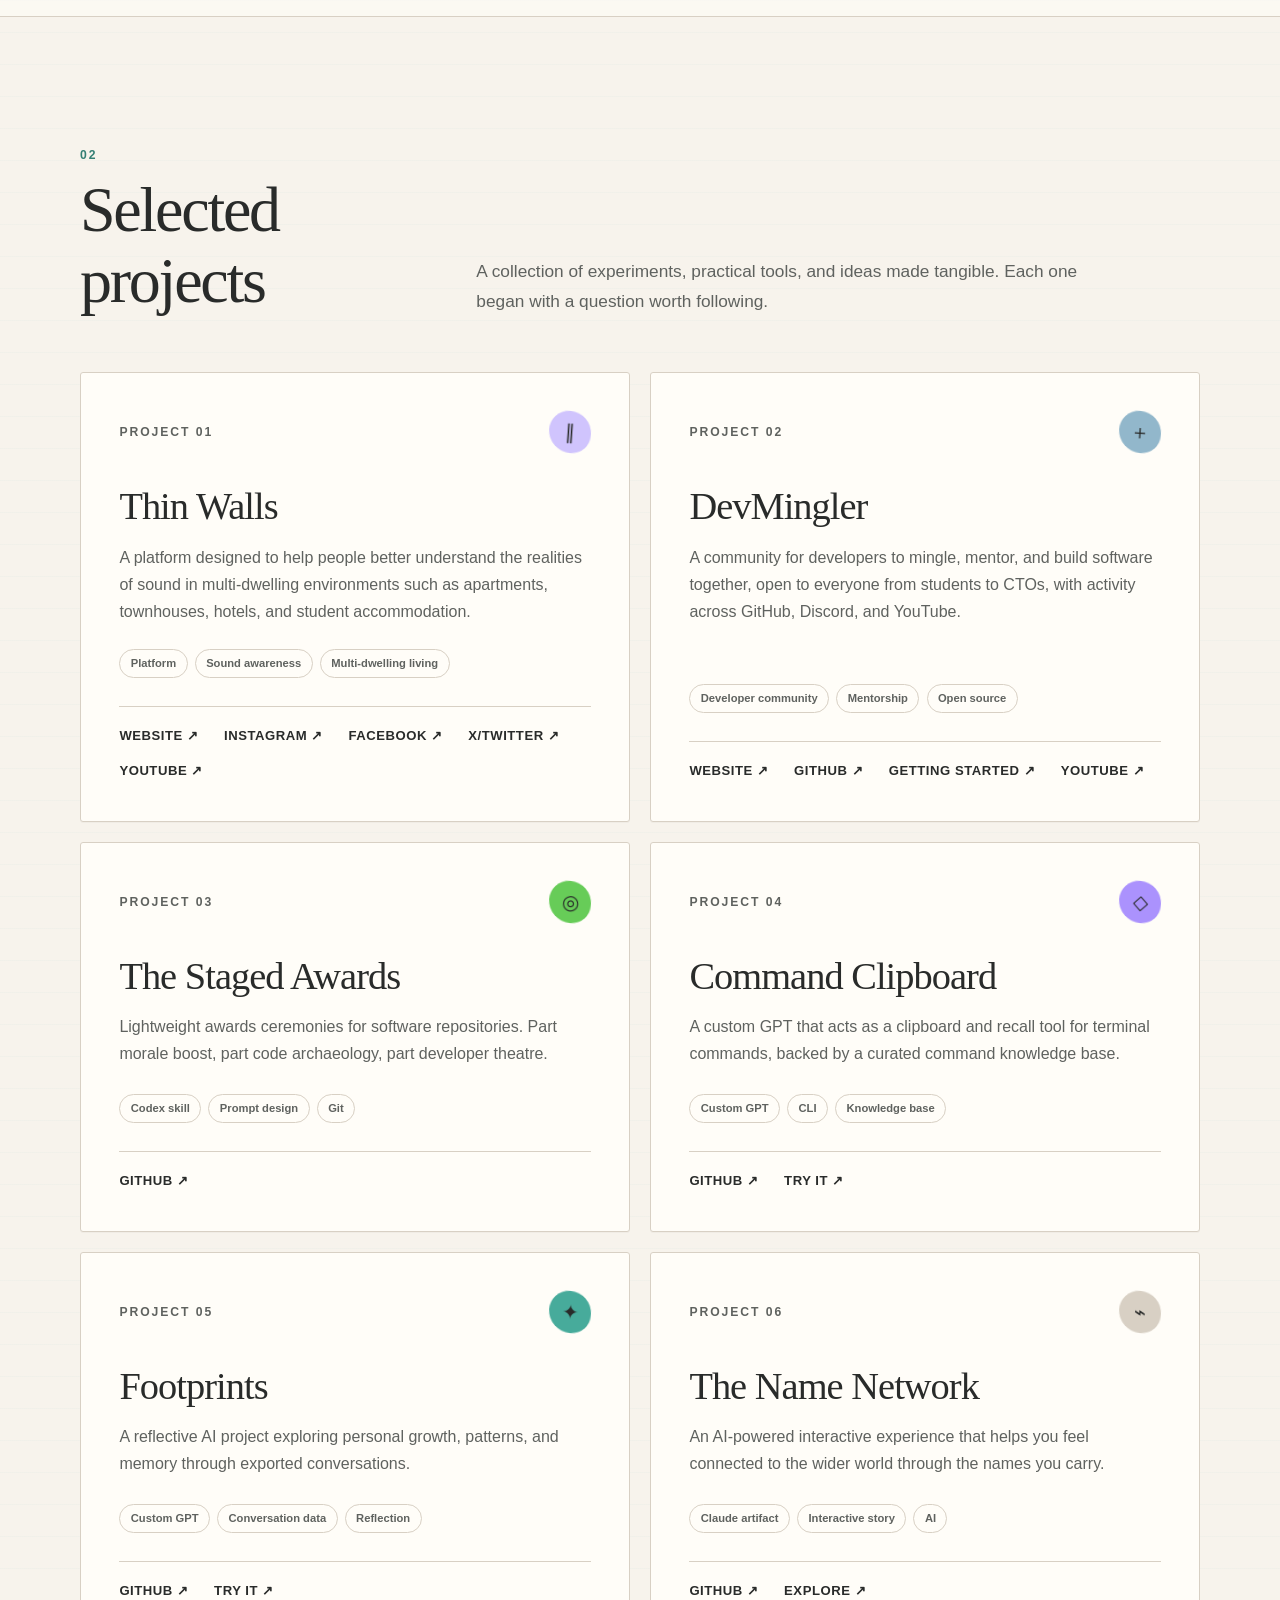
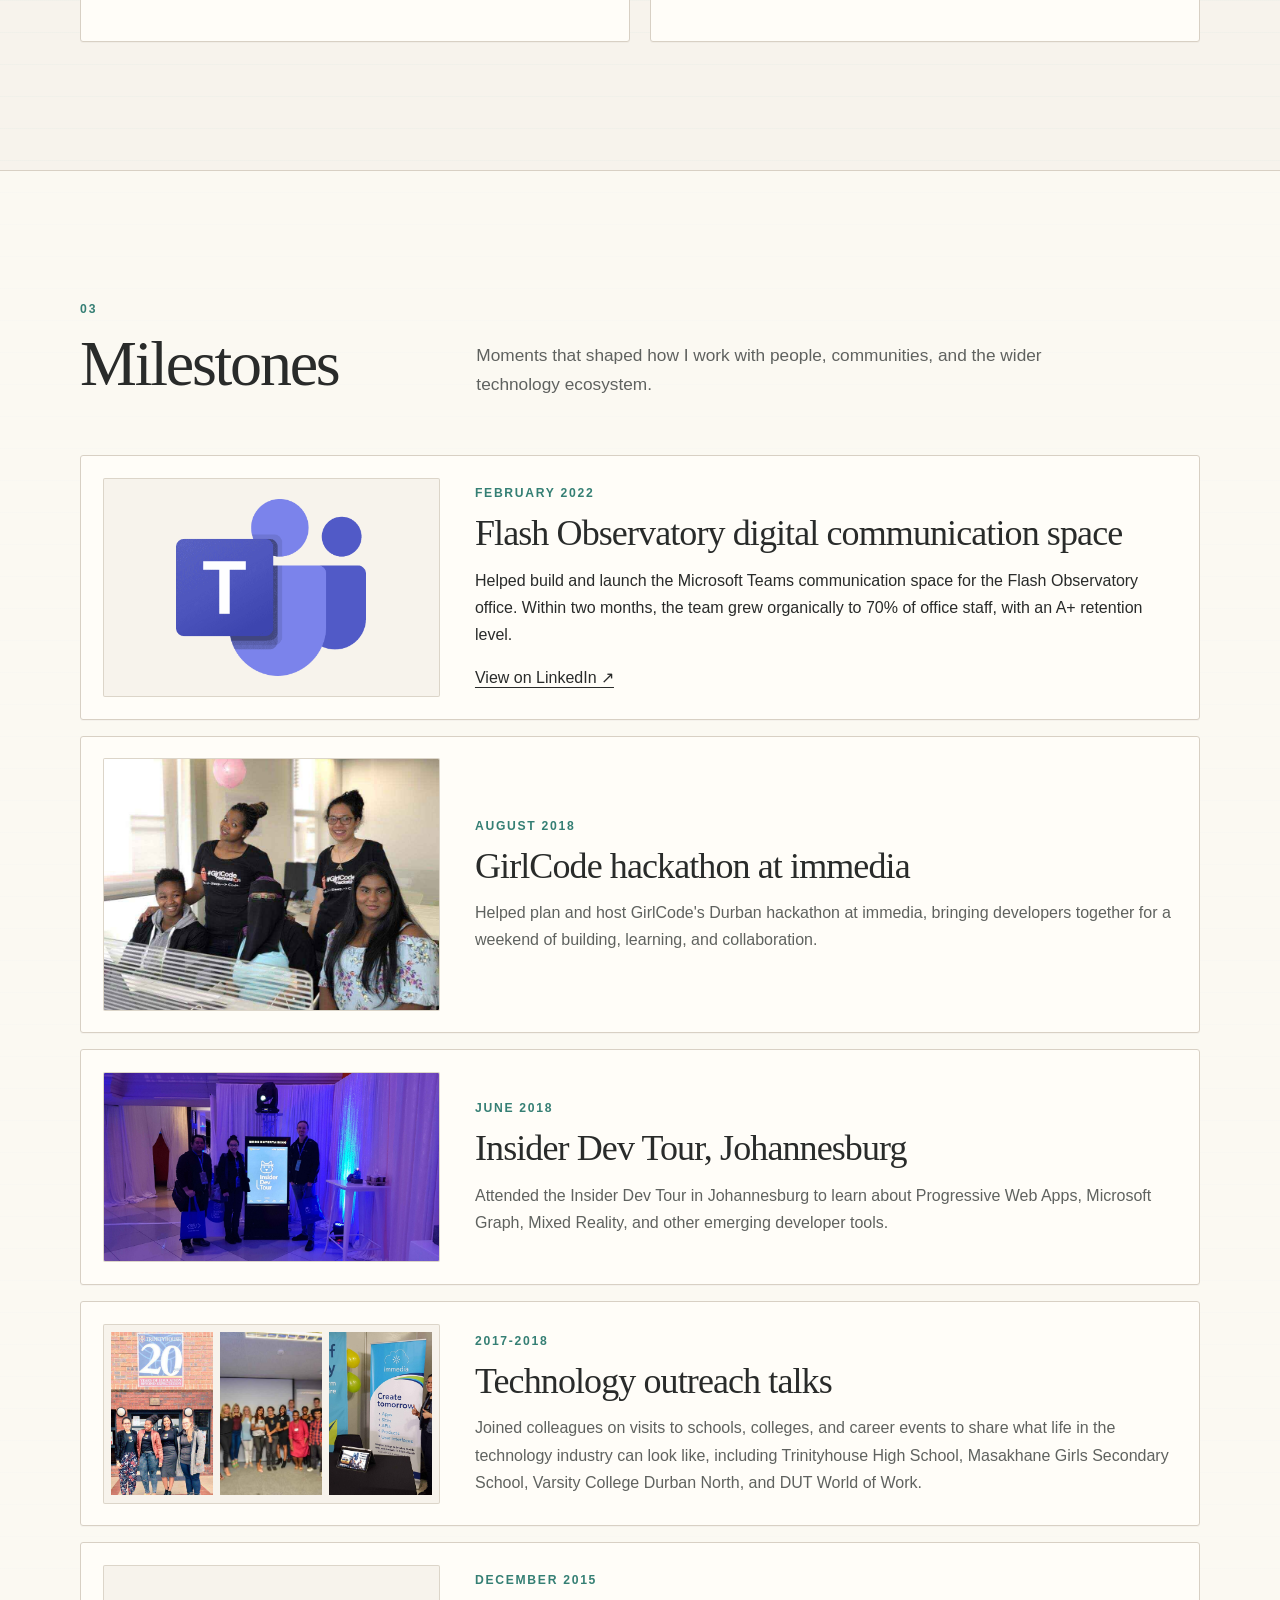
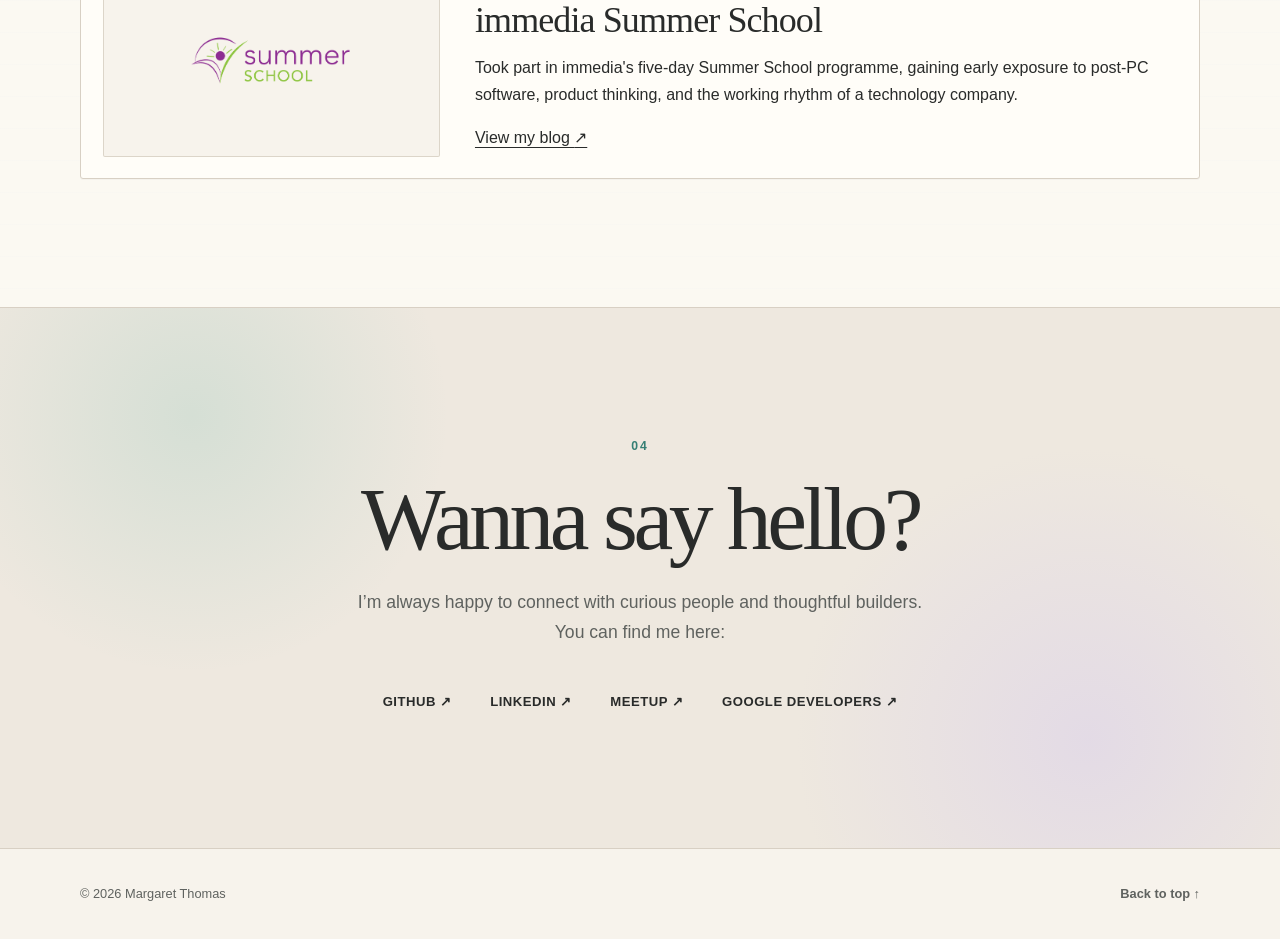
==== commit 704d425f: "Clarified that my professional path began in Durban at immedia before moving to Cape Town to work at" ====
--- a/index.html
+++ b/index.html
@@ -116,18 +116,18 @@
             <p>
               Originally from Durban, I found software development in high
               school and went on to study it formally, graduating with
-              distinctions. My professional path began at <a href="https://www.immedia.co.za/" target="_blank" title="immedia">immedia</a> before taking
-              me to <a href="https://www.flash.co.za/" target="_blank" title="Flash">Flash</a>. Much of my experience sits in the
+              distinctions. I began my professional path in Durban at <a href="https://www.immedia.co.za/" target="_blank" title="immedia">immedia</a>
+              before I moved to Cape Town to work at <a href="https://www.flash.co.za/" target="_blank" title="Flash">Flash</a>. Much of my experience sits in the
               Microsoft world, but I prefer to think beyond a single language
               or stack: understand the problem, the people, and the constraints,
               then choose the tools that fit.
             </p>
             <p>
-              These days, my curiosity also reaches into writing, prompt design,
-              and AI experimentation. I’m especially drawn to building things
-              that help people think, create, remember, or reflect. I work
-              iteratively, with plenty of questions and the occasional
-              conversation with a rubber duck.
+              These days, while still based in Cape Town, my curiosity also
+              reaches into writing, prompt design, and AI experimentation. I’m
+              especially drawn to building things that help people think,
+              create, remember, or reflect. I work iteratively, with plenty of
+              questions and the occasional conversation with a rubber duck.
             </p>
 
             <ul class="interest-list" aria-label="Areas of interest">
--- a/styles.css
+++ b/styles.css
@@ -775,11 +775,11 @@
 
 @media (max-width: 800px) {
   :root {
-    --shell: min(100% - 32px, 680px);
+    --shell: min(100% - 46px, 680px);
   }
 
   body::before {
-    left: 12px;
+    display: none;
   }
 
   .nav-toggle {
@@ -803,7 +803,7 @@
     display: grid;
     gap: 0;
     visibility: hidden;
-    padding: 0.6rem 16px 1rem;
+    padding: 0.6rem 20px 1rem;
     transform: translateY(-8px);
     border-bottom: 1px solid var(--line);
     background: var(--paper);
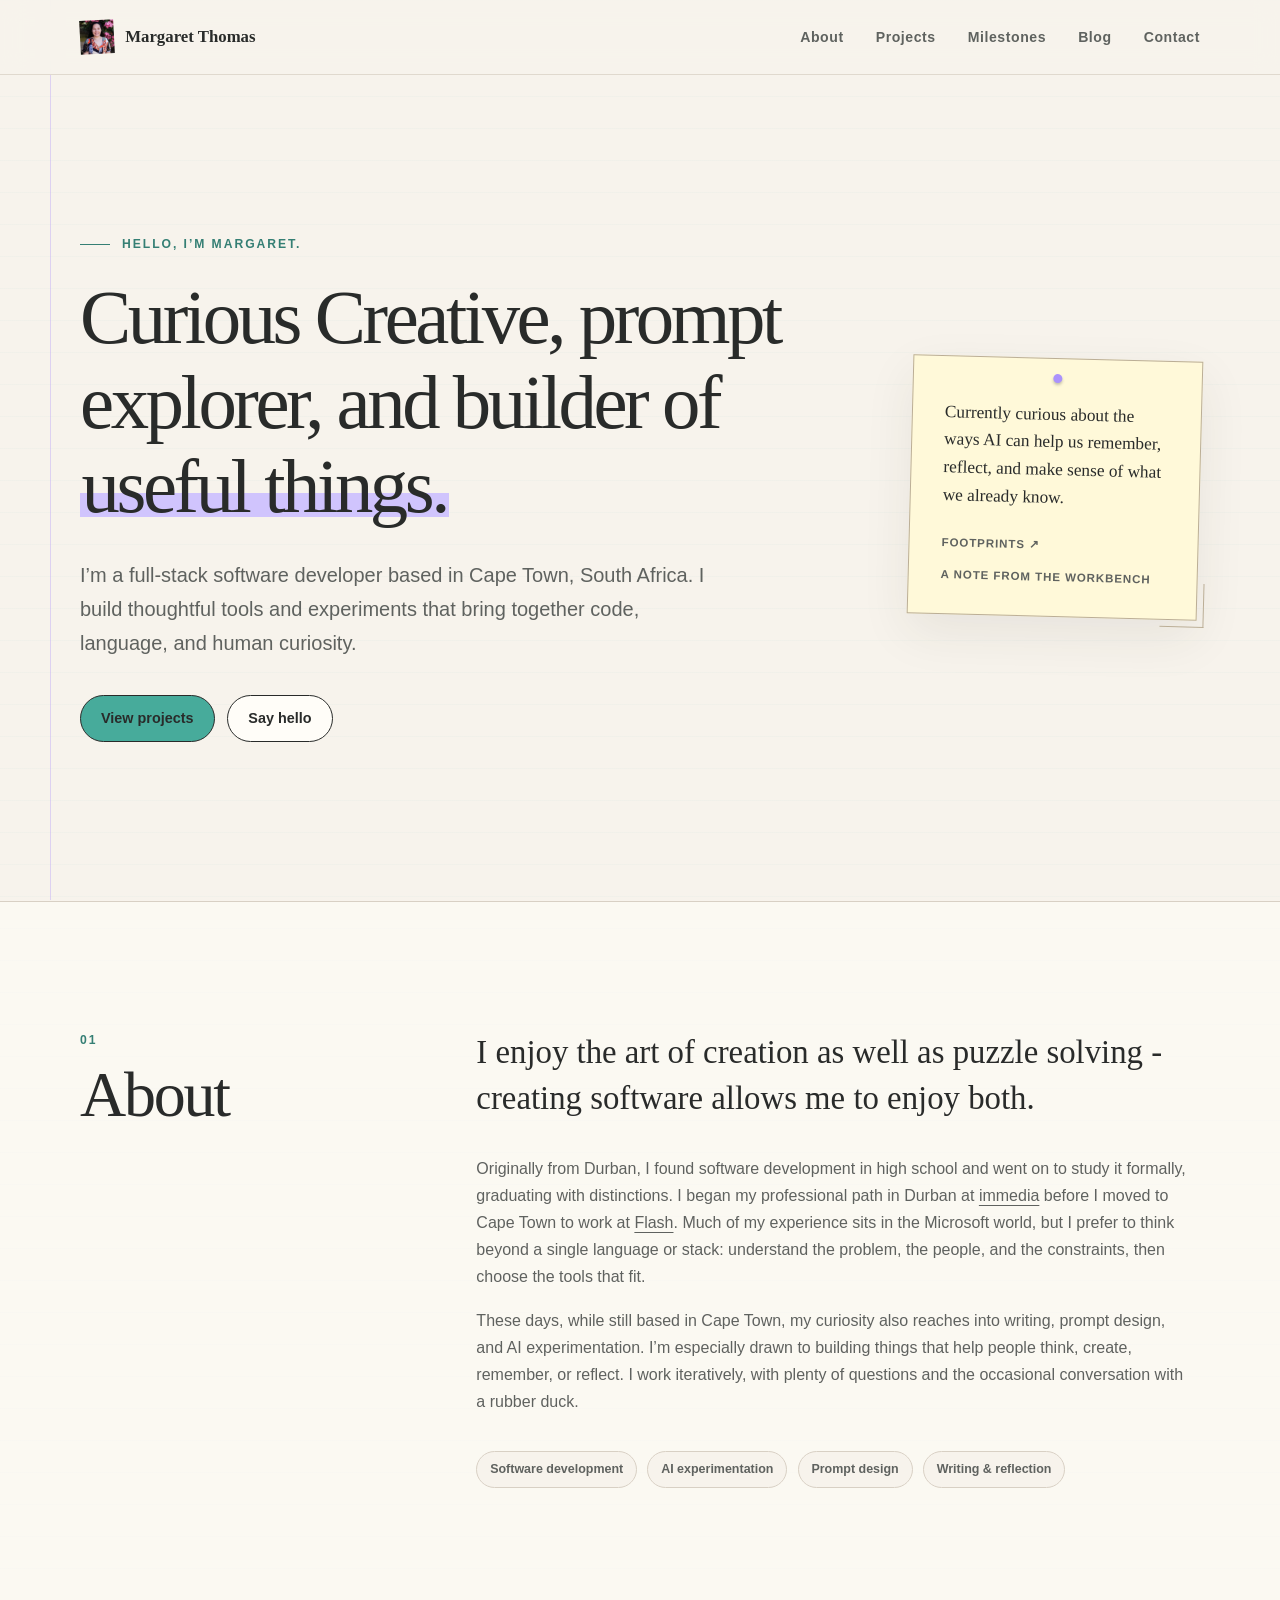
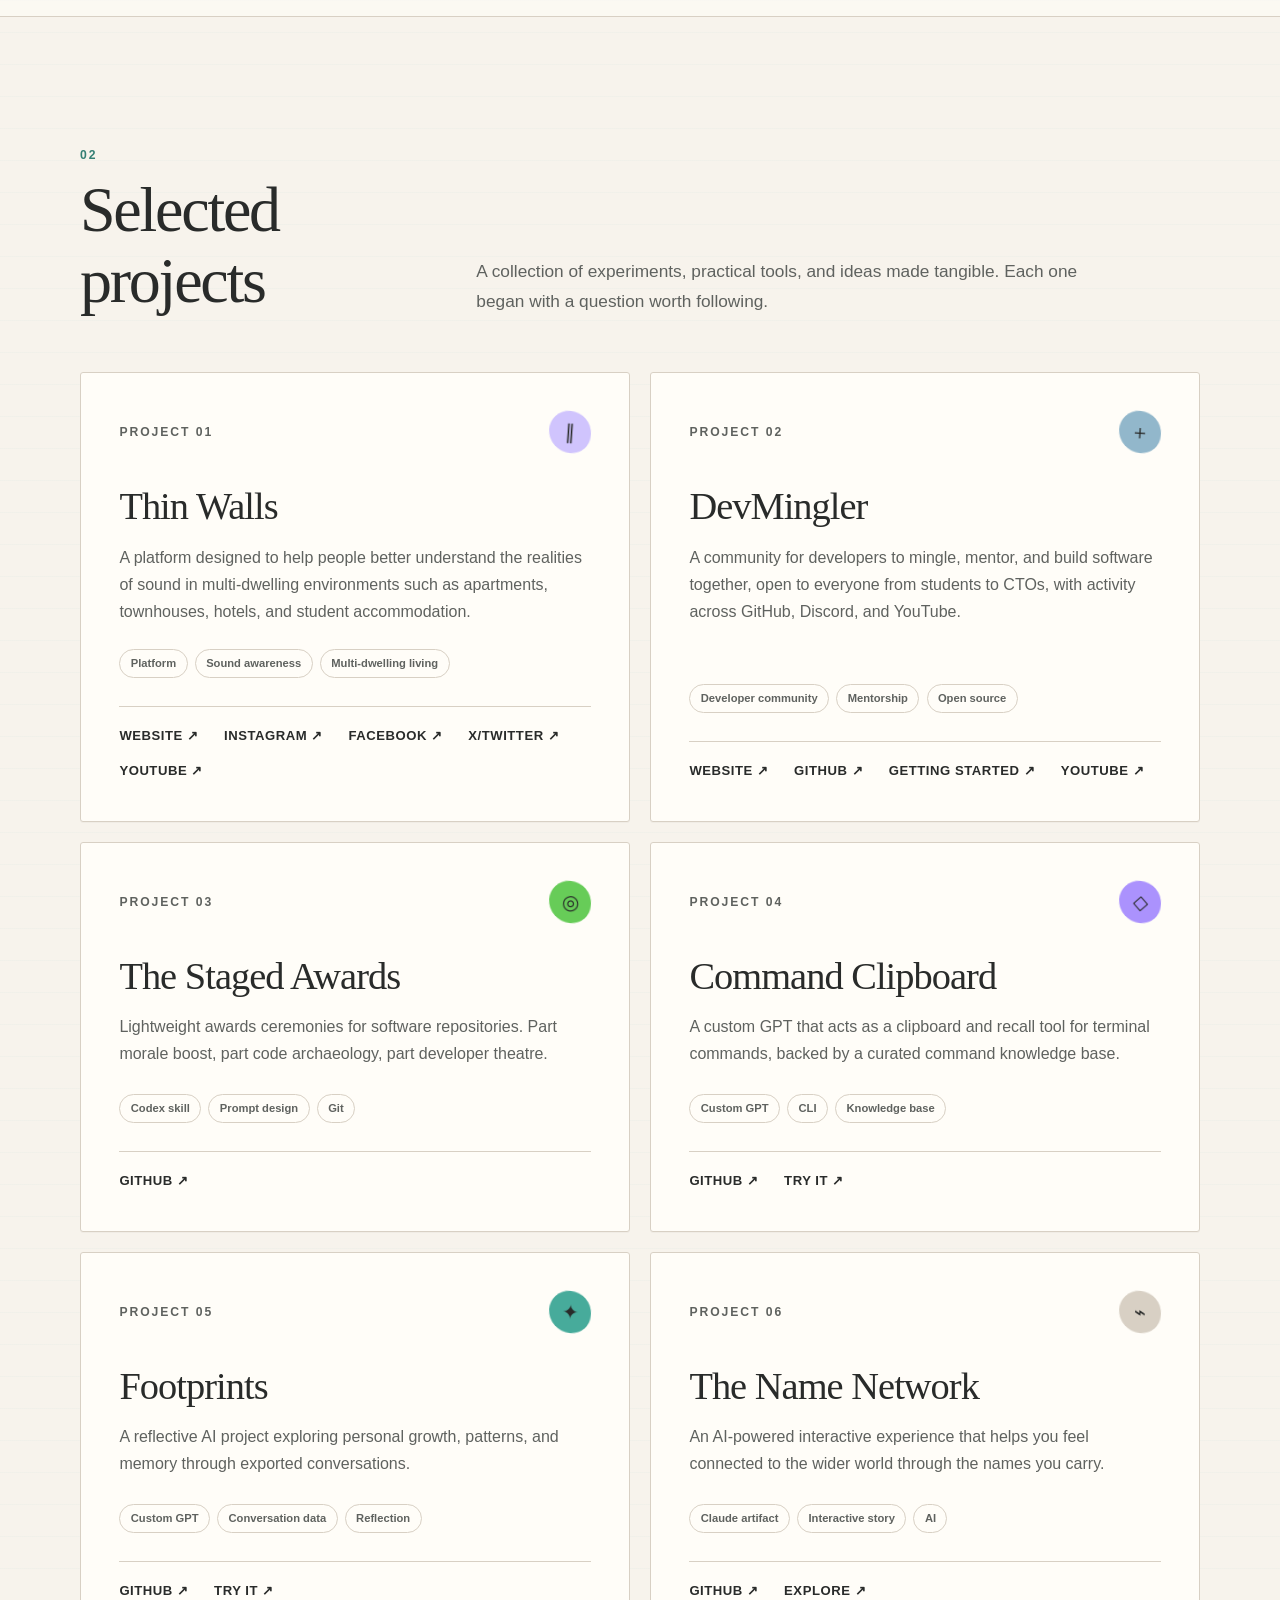
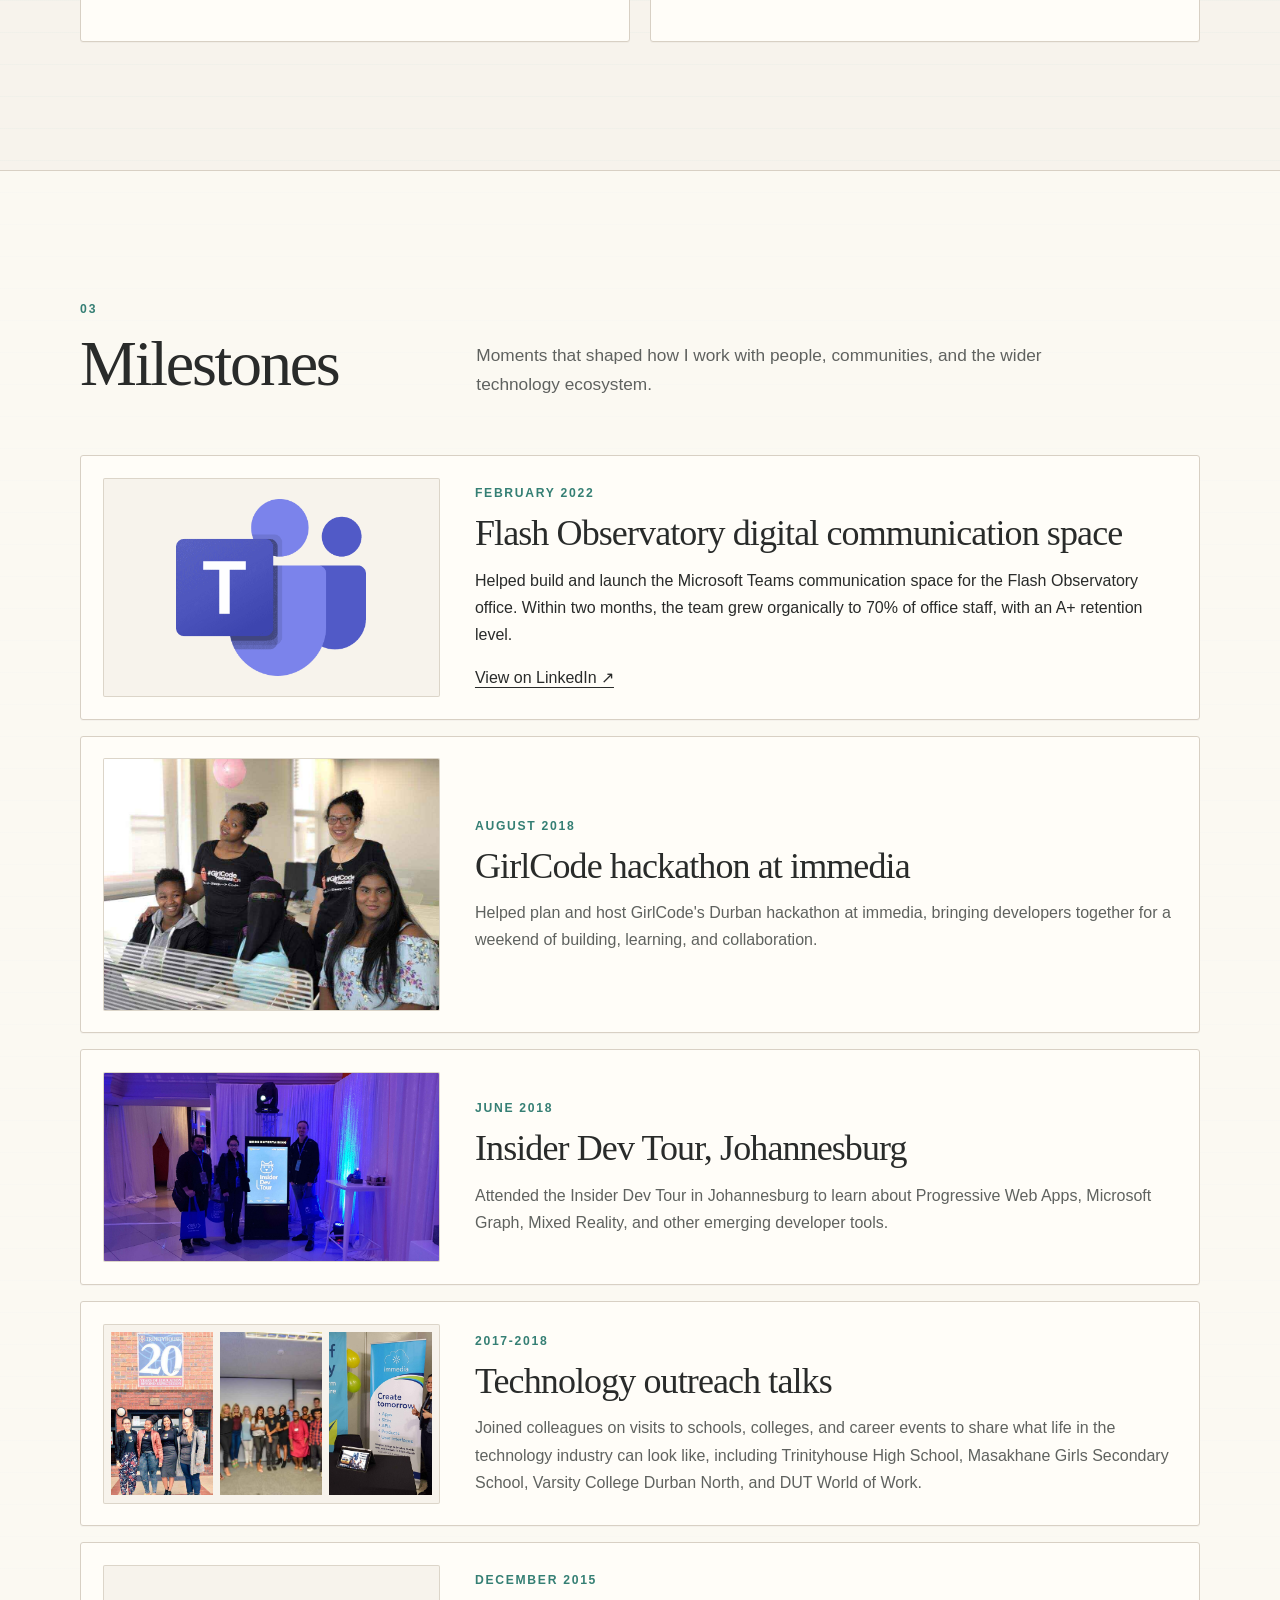
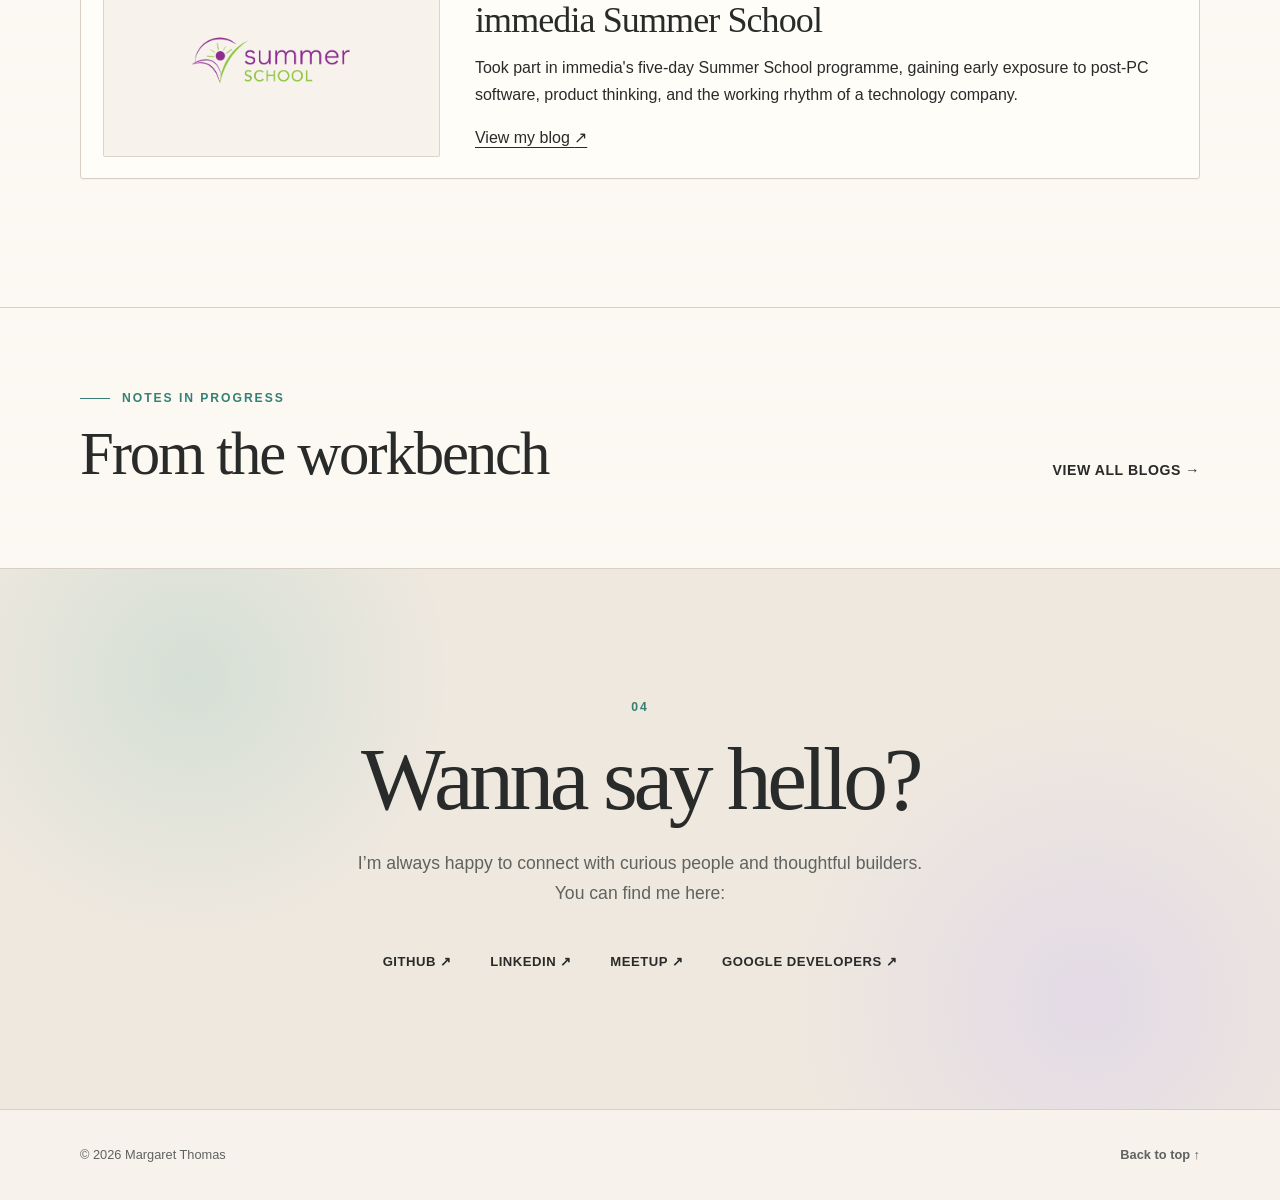
==== commit 411f125a: "Codex updates: Implemented the static blog structure Added Blog navigation and /blog/ index. Added r" ====
--- a/index.html
+++ b/index.html
@@ -30,8 +30,8 @@
     <meta name="twitter:image" content="https://www.margaretthomas.tech/assets/portfolio-banner.png">
 
     <link rel="icon" href="assets/favicon.ico" type="image/x-icon">
-    <link rel="stylesheet" href="styles.css?v=20260616-3">
-    <script src="script.js" defer></script>
+    <link rel="stylesheet" href="styles.css?v=20260723-1">
+    <script src="script.js?v=20260723-1" defer></script>
   </head>
 
   <body>
@@ -59,6 +59,7 @@
           <li><a href="#about">About</a></li>
           <li><a href="#projects">Projects</a></li>
           <li><a href="#milestones">Milestones</a></li>
+          <li><a href="blog/">Blog</a></li>
           <li><a href="#contact">Contact</a></li>
         </ul>
       </nav>
@@ -552,6 +553,22 @@
         </div>
       </section>
 
+      <section
+        class="section workbench"
+        id="workbench"
+        aria-labelledby="workbench-title"
+      >
+        <div class="shell workbench-inner reveal">
+          <div>
+            <p class="eyebrow">Notes in progress</p>
+            <h2 id="workbench-title">From the workbench</h2>
+          </div>
+          <a class="workbench-link" href="blog/">
+            View all blogs <span aria-hidden="true">→</span>
+          </a>
+        </div>
+      </section>
+
       <section class="section contact" id="contact" aria-labelledby="contact-title">
         <div class="shell contact-inner reveal">
           <p class="section-number" aria-hidden="true">04</p>
--- a/styles.css
+++ b/styles.css
@@ -179,12 +179,12 @@
 }
 
 .nav-links a:hover,
-.nav-links a[aria-current="true"] {
+.nav-links a[aria-current] {
   color: var(--ink);
 }
 
 .nav-links a:hover::after,
-.nav-links a[aria-current="true"]::after {
+.nav-links a[aria-current]::after {
   transform: scaleX(1);
 }
 
@@ -703,6 +703,40 @@
     var(--paper-deep);
 }
 
+.workbench {
+  padding-block: clamp(3.5rem, 7vw, 5rem);
+  background: rgb(255 253 248 / 55%);
+}
+
+.workbench-inner {
+  display: flex;
+  gap: 2rem;
+  align-items: end;
+  justify-content: space-between;
+}
+
+.workbench h2 {
+  margin: 0.75rem 0 0;
+  font-size: clamp(2.25rem, 5vw, 3.8rem);
+  letter-spacing: -0.035em;
+}
+
+.workbench-link {
+  flex: none;
+  padding-bottom: 0.35rem;
+  color: var(--ink);
+  font-size: 0.88rem;
+  font-weight: 750;
+  letter-spacing: 0.04em;
+  text-decoration: none;
+  text-transform: uppercase;
+}
+
+.workbench-link:hover {
+  text-decoration: underline;
+  text-decoration-color: var(--teal);
+}
+
 .contact-inner {
   max-width: 820px;
 }
@@ -758,6 +792,262 @@
 .footer-inner a {
   font-weight: 700;
   text-decoration: none;
+}
+
+.blog-hero {
+  max-width: 900px;
+  padding-block: clamp(5rem, 11vw, 8.5rem);
+}
+
+.blog-hero h1 {
+  margin-bottom: 1.5rem;
+  font-size: clamp(2.8rem, 7vw, 5.6rem);
+}
+
+.blog-hero > p:last-child {
+  max-width: 650px;
+  margin-bottom: 0;
+  color: var(--ink-soft);
+  font-size: clamp(1.05rem, 2vw, 1.25rem);
+}
+
+.blog-listing {
+  min-height: 52vh;
+  background: rgb(255 253 248 / 55%);
+}
+
+.blog-list-heading {
+  display: grid;
+  grid-template-columns: minmax(170px, 0.65fr) minmax(0, 1.6fr);
+  gap: clamp(2.5rem, 8vw, 8rem);
+  align-items: start;
+  margin-bottom: 3rem;
+}
+
+.blog-list-heading h2 {
+  margin: 0;
+  font-size: clamp(2.25rem, 4vw, 3.5rem);
+  letter-spacing: -0.035em;
+}
+
+.tag-filters {
+  display: flex;
+  flex-wrap: wrap;
+  gap: 0.55rem;
+}
+
+.tag-filter {
+  min-height: 40px;
+  padding: 0.45rem 0.85rem;
+  cursor: pointer;
+  border: 1px solid var(--line);
+  border-radius: 100px;
+  background: var(--paper);
+  color: var(--ink-soft);
+  font: inherit;
+  font-size: 0.78rem;
+  font-weight: 650;
+  transition:
+    border-color 180ms ease,
+    background-color 180ms ease,
+    color 180ms ease;
+}
+
+.tag-filter:hover {
+  border-color: var(--ink-soft);
+  color: var(--ink);
+}
+
+.tag-filter.is-active {
+  border-color: var(--ink);
+  background: var(--teal);
+  color: var(--ink);
+}
+
+.blog-grid {
+  display: grid;
+  grid-template-columns: repeat(3, minmax(0, 1fr));
+  gap: 1.25rem;
+}
+
+.blog-card {
+  display: flex;
+  min-height: 360px;
+  padding: clamp(1.4rem, 3vw, 2rem);
+  flex-direction: column;
+  border: 1px solid var(--line);
+  border-radius: 3px;
+  background: var(--white);
+  box-shadow: 0 1px 0 rgb(41 43 42 / 3%);
+  transition:
+    transform 180ms ease,
+    border-color 180ms ease,
+    box-shadow 180ms ease;
+}
+
+.blog-card:hover {
+  transform: translateY(-4px);
+  border-color: #bdb3a6;
+  box-shadow: var(--shadow);
+}
+
+.blog-card[hidden] {
+  display: none;
+}
+
+.blog-card time {
+  color: #357f74;
+  font-size: 0.74rem;
+  font-weight: 750;
+  letter-spacing: 0.12em;
+  text-transform: uppercase;
+}
+
+.blog-card h2,
+.blog-card h3 {
+  margin: 1.2rem 0 0.9rem;
+  font-size: clamp(1.65rem, 3vw, 2.15rem);
+  letter-spacing: -0.025em;
+}
+
+.blog-card > p {
+  margin-bottom: 1.5rem;
+  color: var(--ink-soft);
+}
+
+.blog-card .tag-list {
+  margin: auto 0 1.5rem;
+}
+
+.blog-card-link {
+  padding-top: 1rem;
+  border-top: 1px solid var(--line);
+  font-size: 0.8rem;
+  font-weight: 750;
+  letter-spacing: 0.04em;
+  text-decoration: none;
+  text-transform: uppercase;
+}
+
+.blog-empty {
+  max-width: 640px;
+  margin: 0;
+  padding: clamp(2rem, 5vw, 3.5rem);
+  border: 1px dashed #bdb3a6;
+  background: var(--paper);
+  color: var(--ink-soft);
+  font-family: Georgia, "Times New Roman", serif;
+  font-size: clamp(1.25rem, 3vw, 1.65rem);
+  line-height: 1.5;
+}
+
+.blog-empty[hidden] {
+  display: none;
+}
+
+.blog-post {
+  width: min(760px, calc(100% - 40px));
+  margin-inline: auto;
+  padding-block: clamp(4rem, 9vw, 7rem);
+}
+
+.back-to-blog {
+  display: inline-block;
+  margin-bottom: 3.5rem;
+  color: var(--ink-soft);
+  font-size: 0.8rem;
+  font-weight: 750;
+  letter-spacing: 0.04em;
+  text-decoration: none;
+  text-transform: uppercase;
+}
+
+.post-header {
+  margin-bottom: clamp(3rem, 7vw, 5rem);
+  padding-bottom: 2rem;
+  border-bottom: 1px solid var(--line);
+}
+
+.post-header h1 {
+  margin-bottom: 1.5rem;
+  font-size: clamp(2.7rem, 7vw, 5rem);
+}
+
+.post-meta {
+  color: var(--ink-soft);
+  font-size: 0.85rem;
+}
+
+.post-header .tag-list {
+  margin: 1.5rem 0 0;
+}
+
+.post-content {
+  color: var(--ink-soft);
+  font-family: Georgia, "Times New Roman", serif;
+  font-size: clamp(1.08rem, 2vw, 1.2rem);
+  line-height: 1.85;
+}
+
+.post-content h2,
+.post-content h3 {
+  scroll-margin-top: 100px;
+  color: var(--ink);
+  letter-spacing: -0.025em;
+}
+
+.post-content h2 {
+  margin: 2.5em 0 0.75em;
+  font-size: clamp(2rem, 4vw, 2.7rem);
+}
+
+.post-content h3 {
+  margin: 2em 0 0.65em;
+  font-size: clamp(1.5rem, 3vw, 2rem);
+}
+
+.post-content p,
+.post-content ul,
+.post-content ol,
+.post-content blockquote,
+.post-content figure {
+  margin-block: 0 1.5em;
+}
+
+.post-content ul,
+.post-content ol {
+  padding-left: 1.4em;
+}
+
+.post-content li + li {
+  margin-top: 0.45em;
+}
+
+.post-content blockquote {
+  margin-inline: 0;
+  padding: 0.5rem 0 0.5rem 1.5rem;
+  border-left: 4px solid var(--teal);
+  color: var(--ink);
+  font-size: 1.12em;
+  font-style: italic;
+}
+
+.post-content img {
+  display: block;
+  width: 100%;
+  height: auto;
+  border: 1px solid var(--line);
+}
+
+.post-content figcaption {
+  margin-top: 0.65rem;
+  color: var(--ink-soft);
+  font-family:
+    Inter, ui-sans-serif, -apple-system, BlinkMacSystemFont, "Segoe UI",
+    sans-serif;
+  font-size: 0.78rem;
+  line-height: 1.5;
+  text-align: center;
 }
 
 .js .reveal {
@@ -853,6 +1143,11 @@
     grid-template-columns: 1fr;
   }
 
+  .workbench-inner {
+    align-items: flex-start;
+    flex-direction: column;
+  }
+
   .project-card {
     min-height: 360px;
   }
@@ -863,6 +1158,15 @@
 
   .milestone-media {
     min-height: 220px;
+  }
+
+  .blog-list-heading {
+    grid-template-columns: 1fr;
+    gap: 1.5rem;
+  }
+
+  .blog-grid {
+    grid-template-columns: repeat(2, minmax(0, 1fr));
   }
 }
 
@@ -889,6 +1193,14 @@
 
   .milestone-media-stack a {
     min-height: 150px;
+  }
+
+  .blog-grid {
+    grid-template-columns: 1fr;
+  }
+
+  .blog-card {
+    min-height: 330px;
   }
 
   .footer-inner {
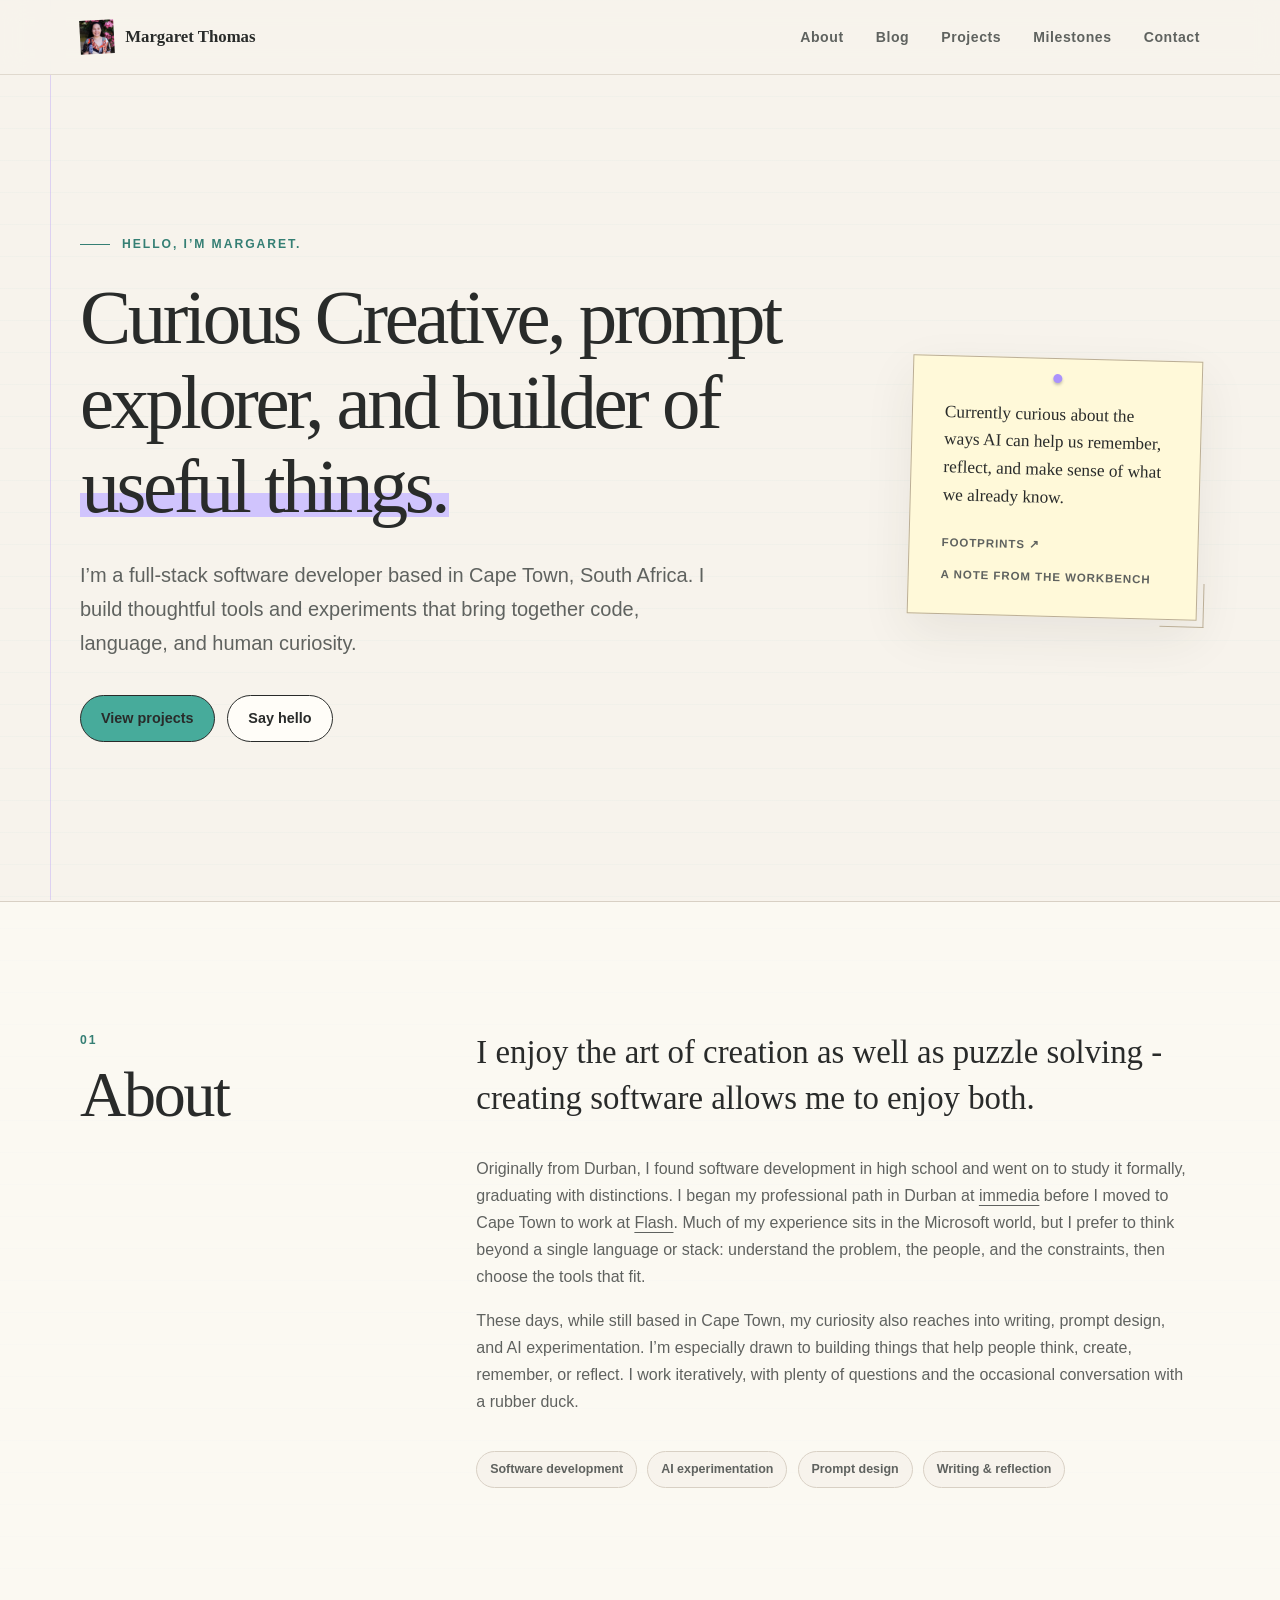
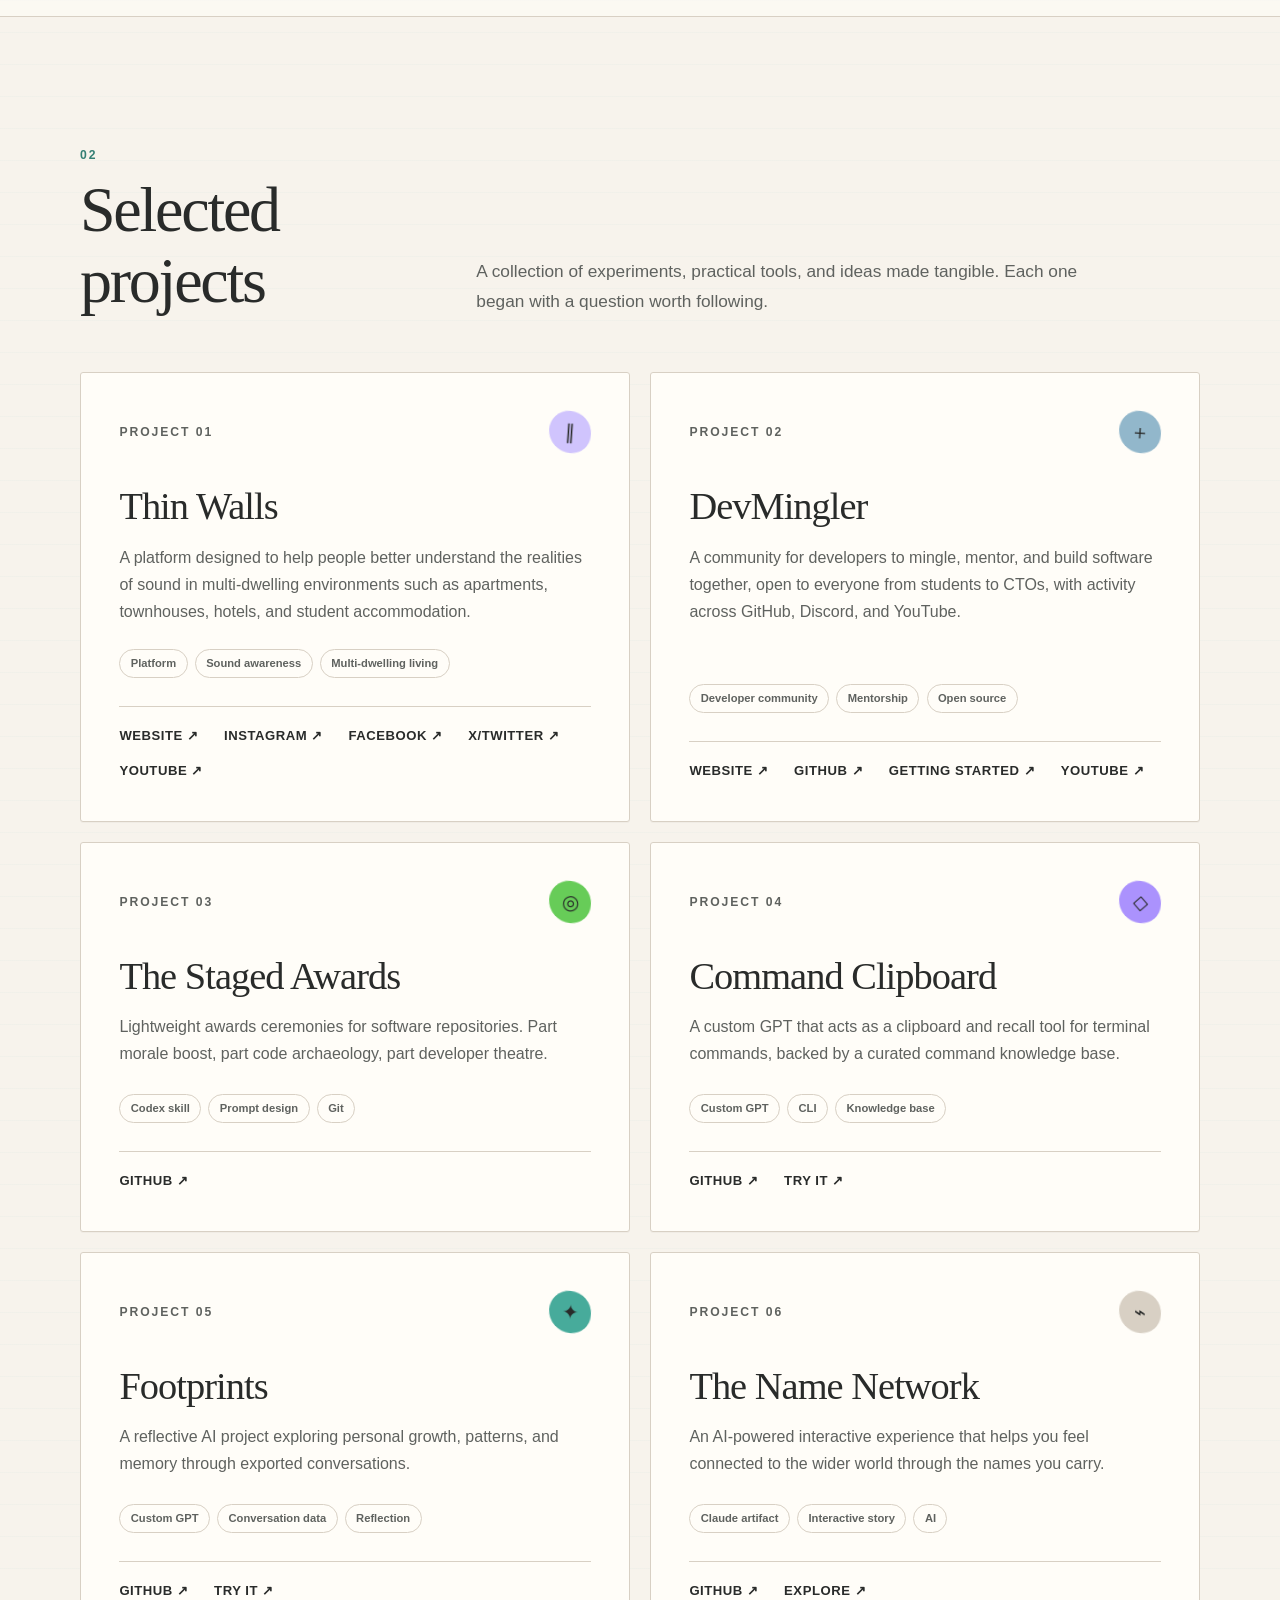
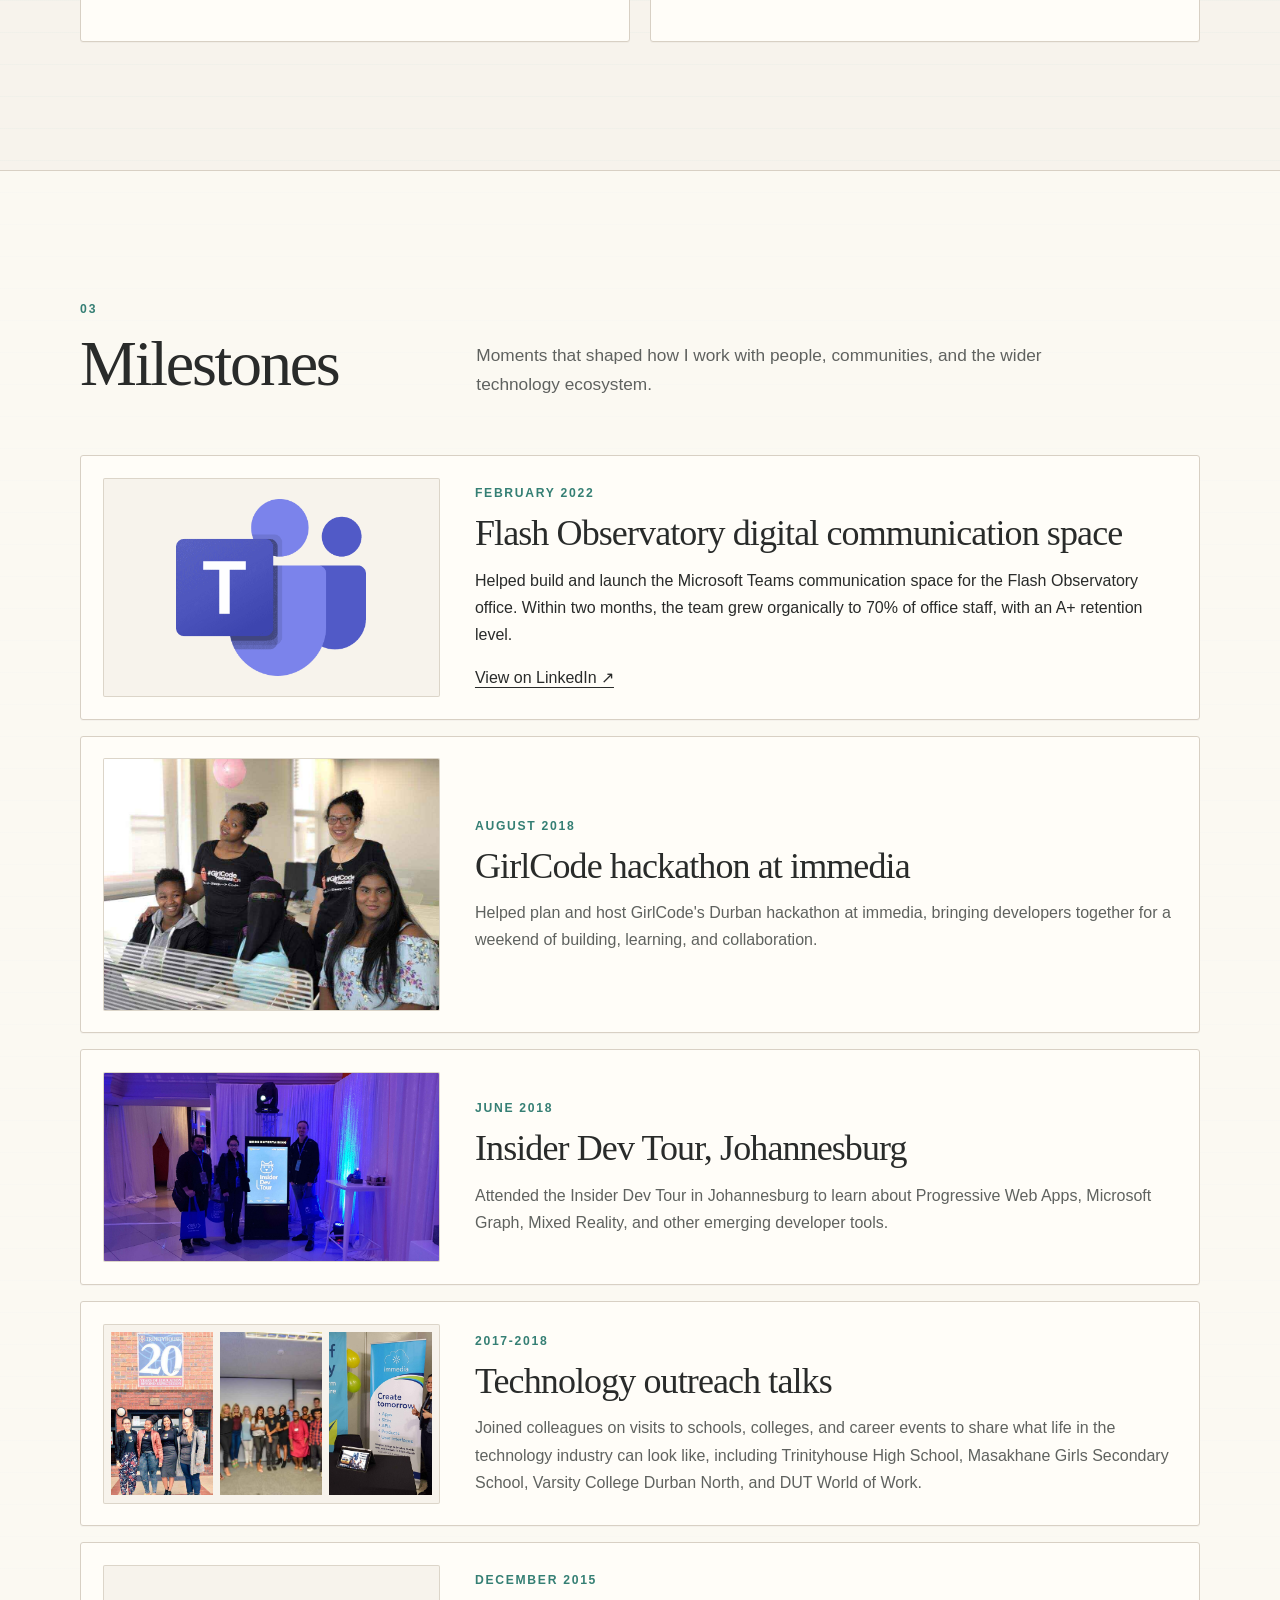
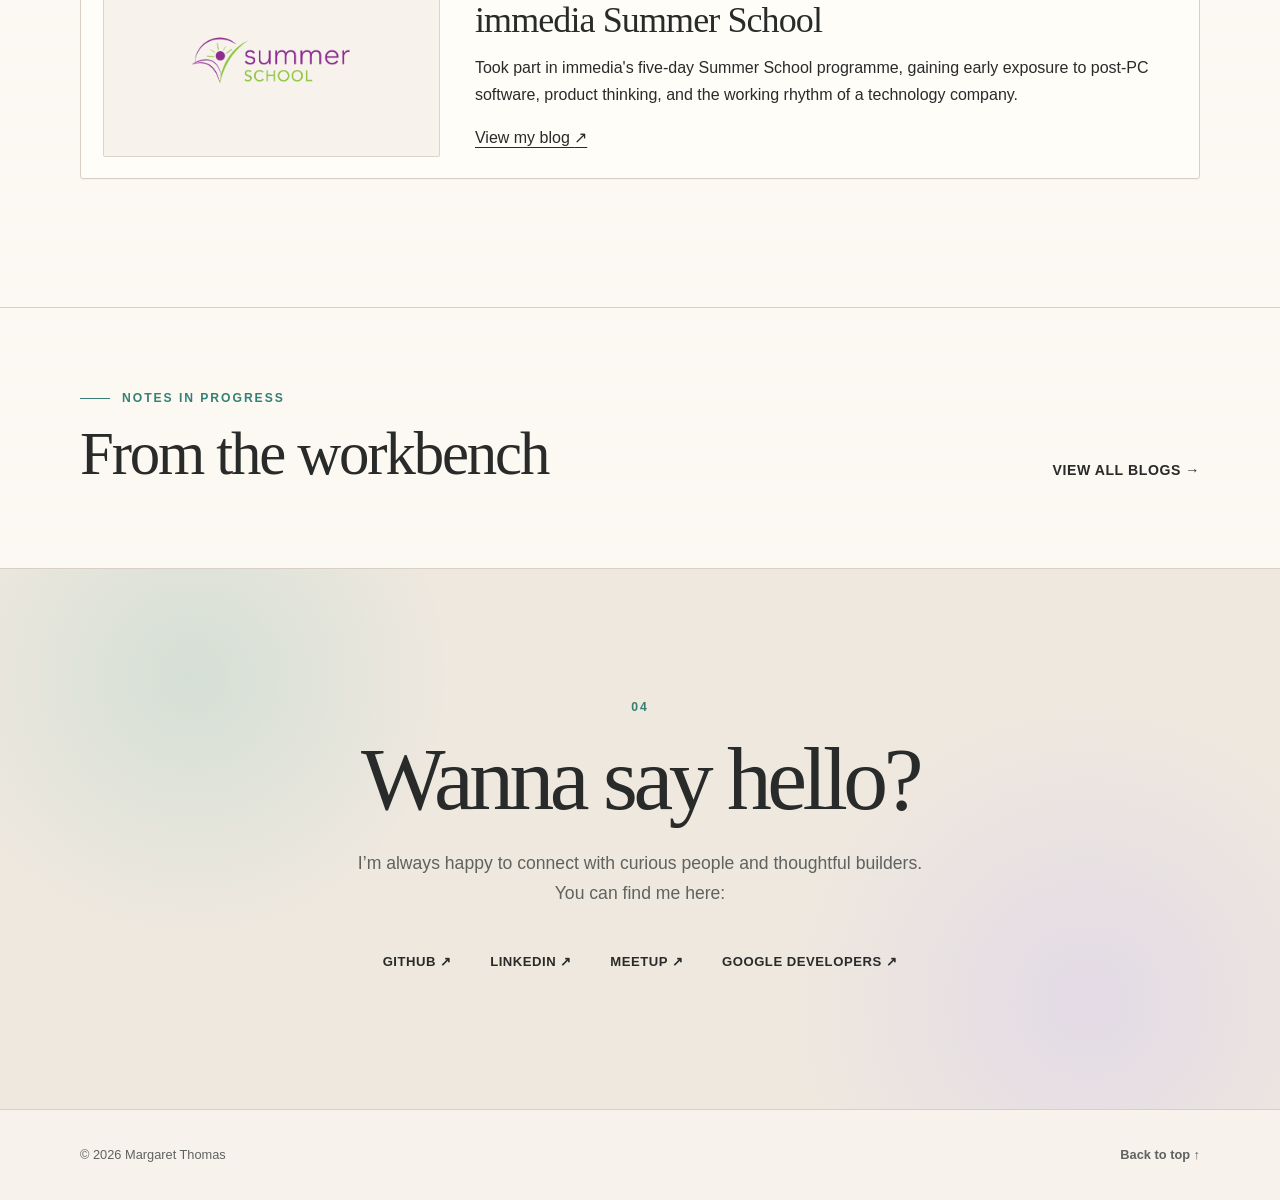
==== commit c9df753d: "Codex updated navigation order across all five HTML pages: About → Blog → Projects → Milestones → Co" ====
--- a/index.html
+++ b/index.html
@@ -30,7 +30,7 @@
     <meta name="twitter:image" content="https://www.margaretthomas.tech/assets/portfolio-banner.png">
 
     <link rel="icon" href="assets/favicon.ico" type="image/x-icon">
-    <link rel="stylesheet" href="styles.css?v=20260723-1">
+    <link rel="stylesheet" href="styles.css?v=20260805-3">
     <script src="script.js?v=20260723-1" defer></script>
   </head>
 
@@ -57,9 +57,9 @@
 
         <ul class="nav-links" id="nav-links">
           <li><a href="#about">About</a></li>
+          <li><a href="blog/">Blog</a></li>
           <li><a href="#projects">Projects</a></li>
           <li><a href="#milestones">Milestones</a></li>
-          <li><a href="blog/">Blog</a></li>
           <li><a href="#contact">Contact</a></li>
         </ul>
       </nav>
--- a/styles.css
+++ b/styles.css
@@ -1037,6 +1037,26 @@
   width: 100%;
   height: auto;
   border: 1px solid var(--line);
+}
+
+.post-content .post-image-standard {
+  height: clamp(280px, 55vw, 460px);
+  background: var(--white);
+  object-fit: contain;
+}
+
+.post-content .colour-code--cream {
+  padding: 0.15em 0.35em;
+  border-radius: 3px;
+  background-color: #e6c994;
+  color: #1e4a28;
+}
+
+.post-content .inline-code {
+  padding: 0.15em 0.35em;
+  border-radius: 3px;
+  background-color: #e5e5e3;
+  color: var(--ink);
 }
 
 .post-content figcaption {
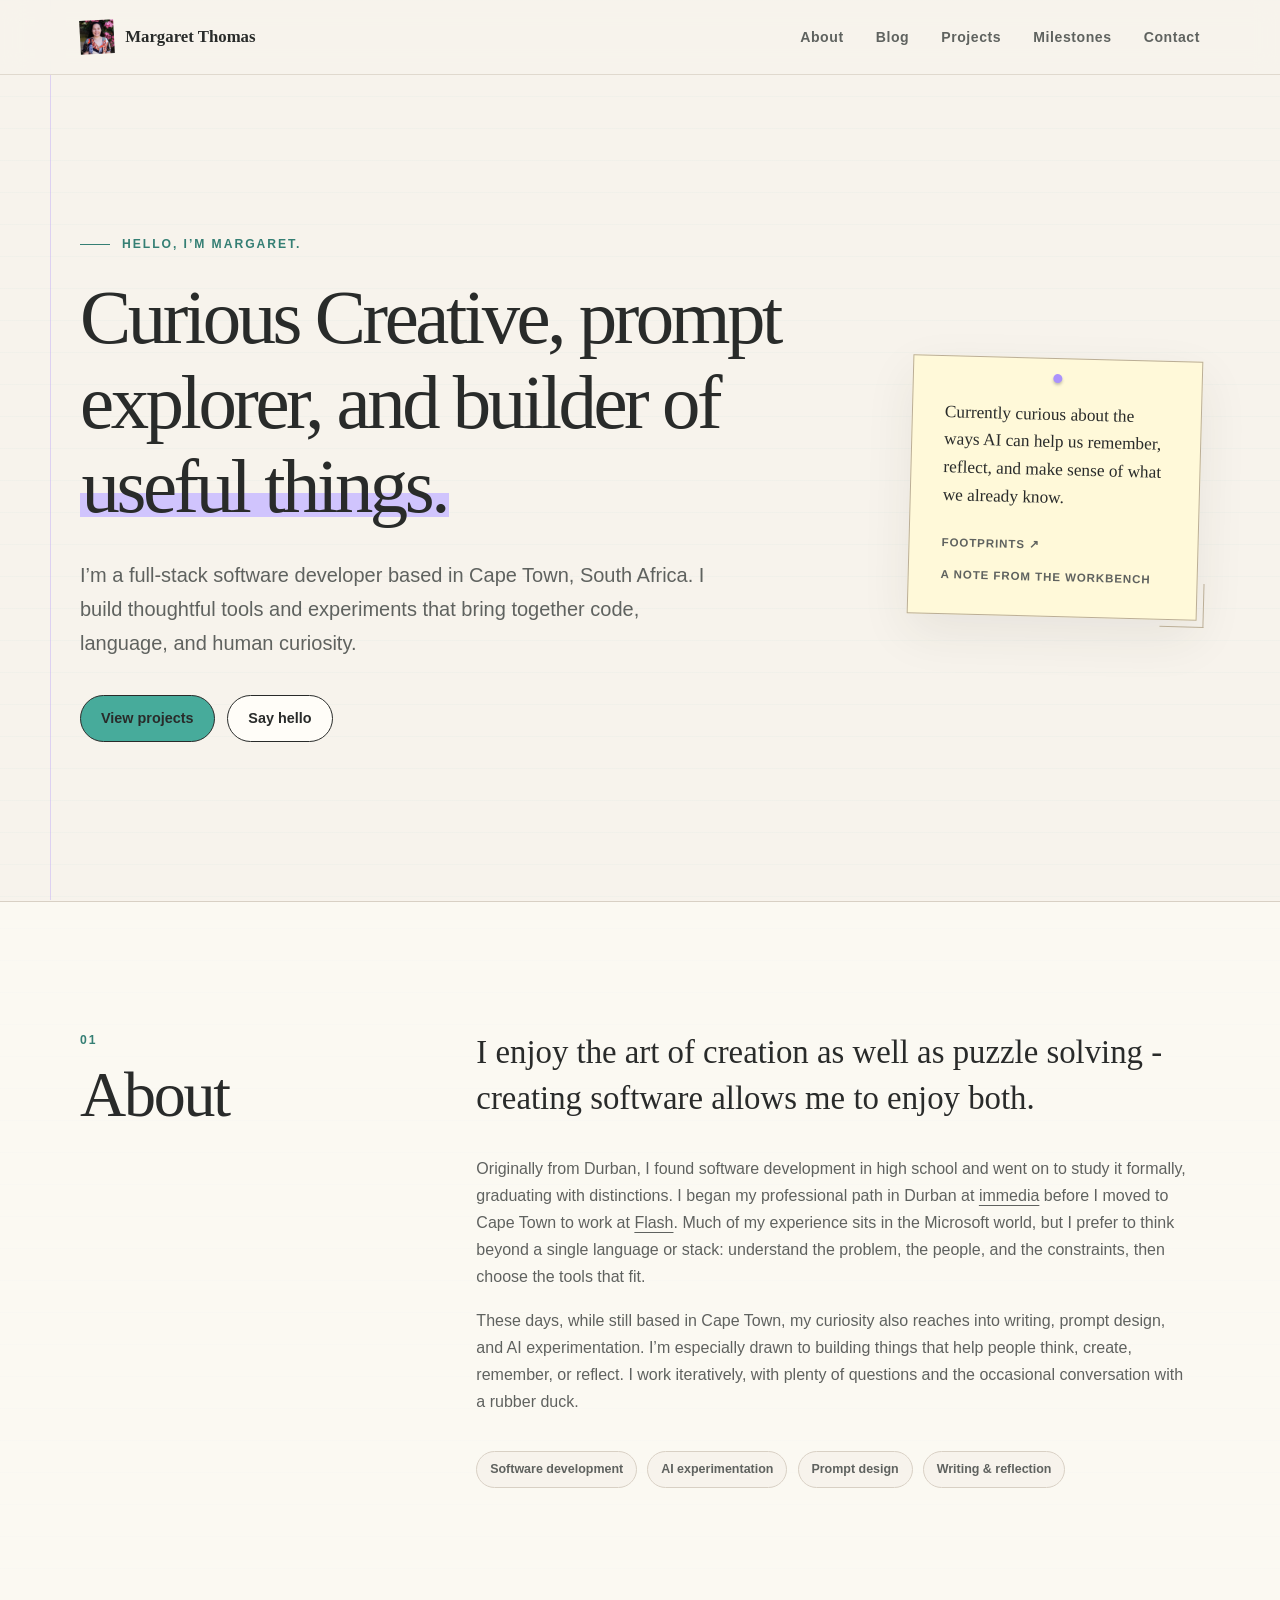
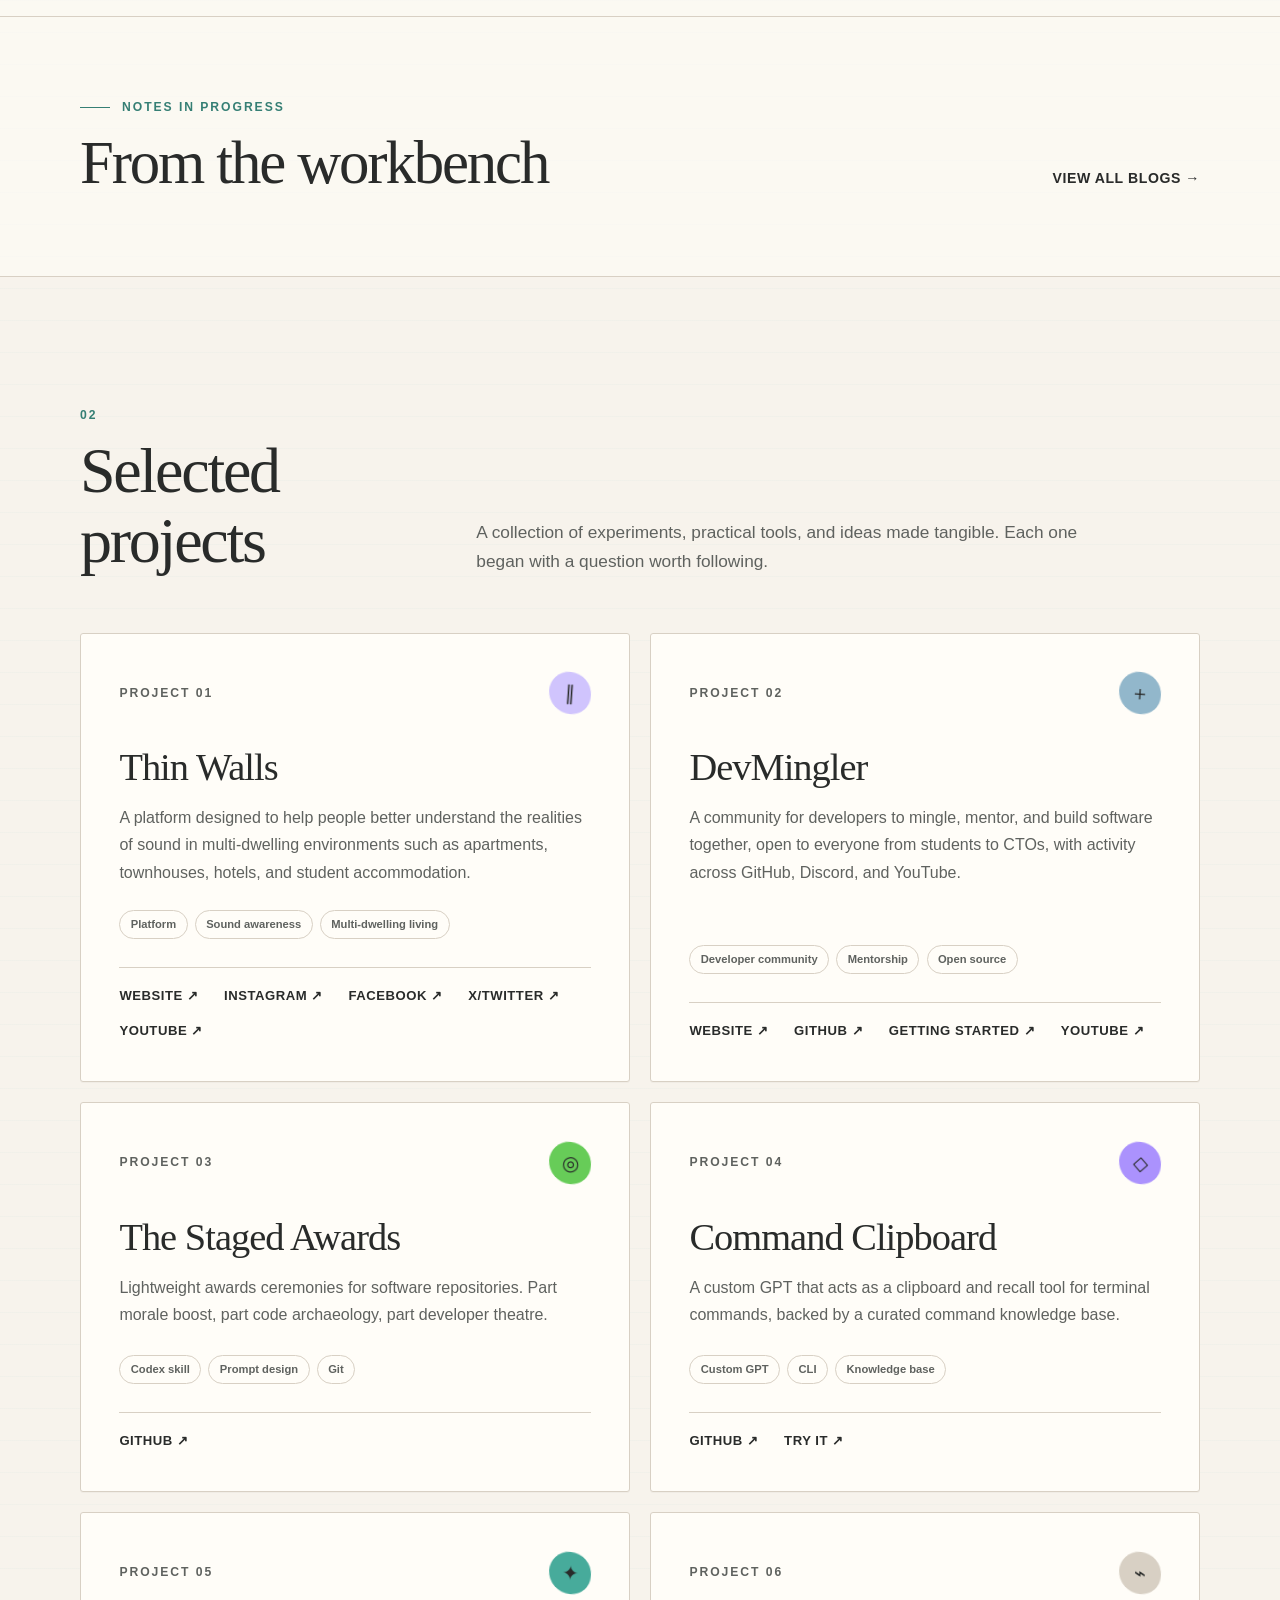
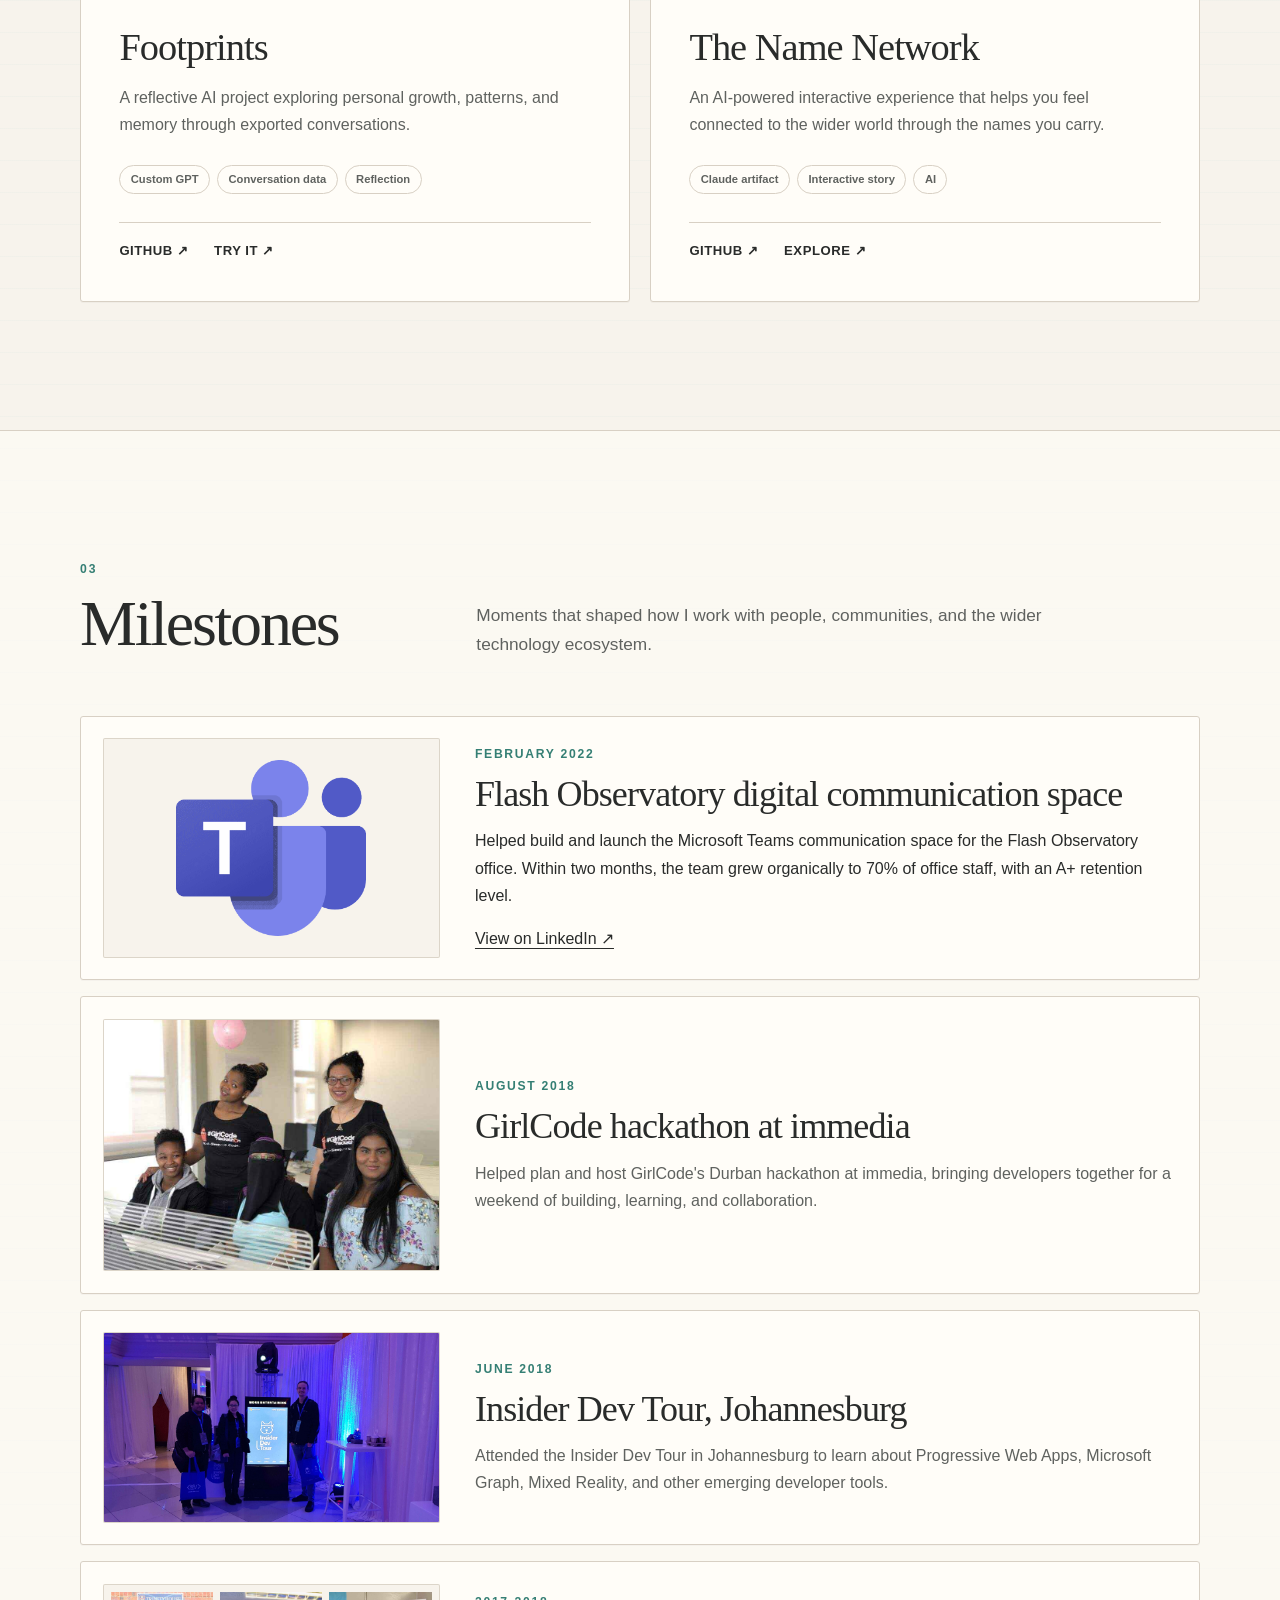
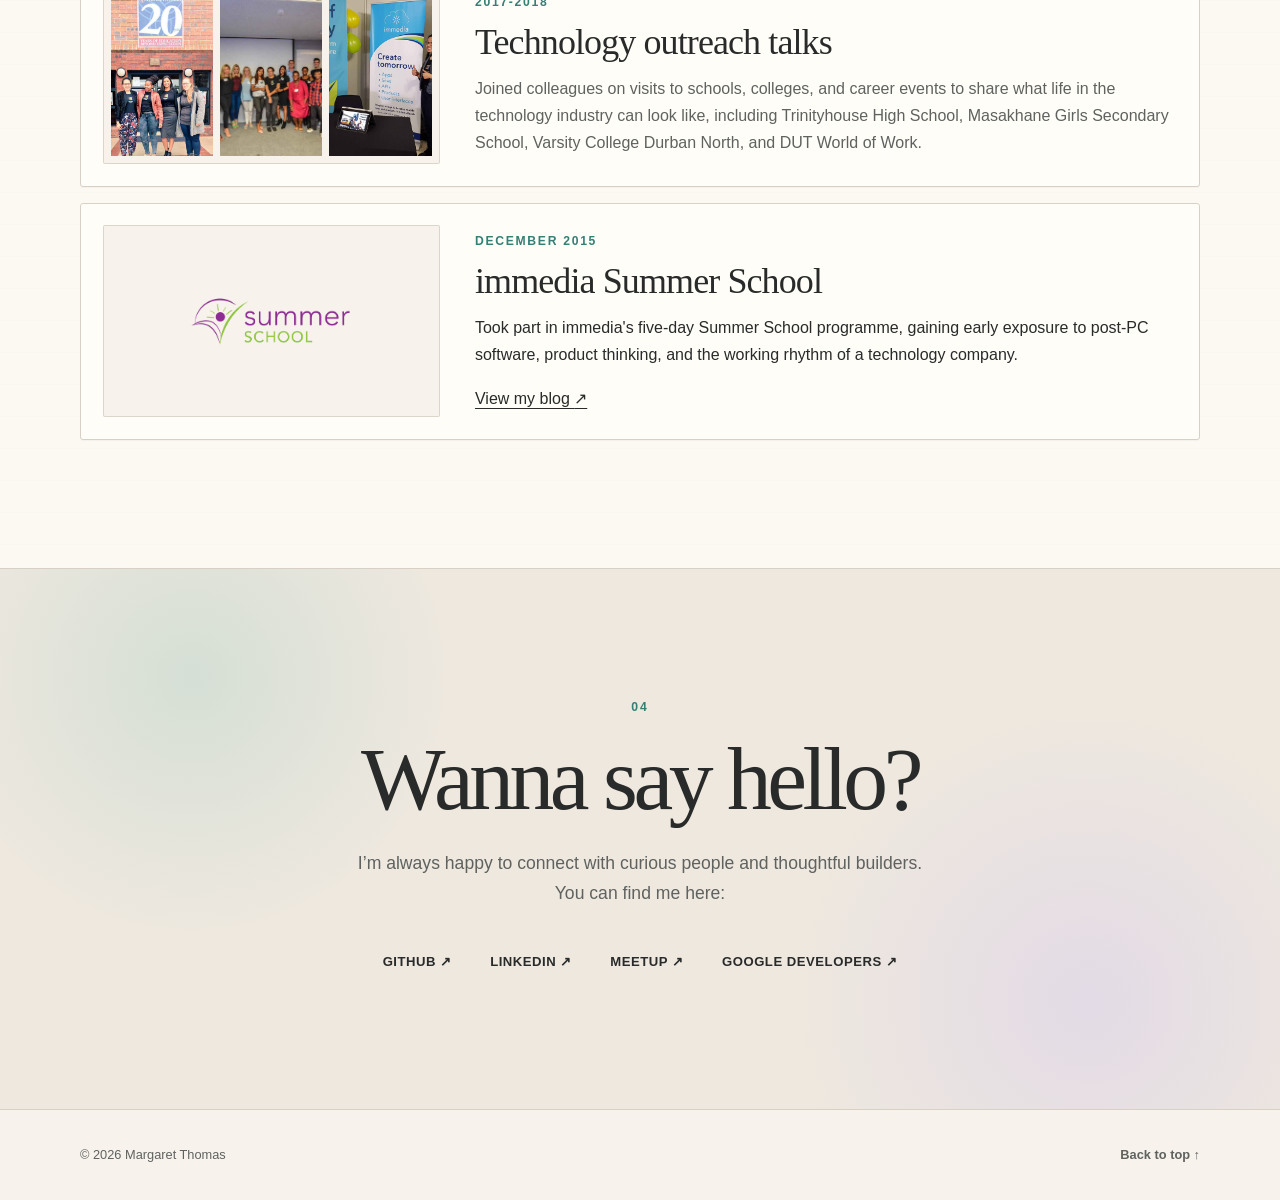
==== commit 395adbd4: "Updated the placement of the blog section on the main index.html file" ====
--- a/index.html
+++ b/index.html
@@ -142,6 +142,22 @@
       </section>
 
       <section
+        class="section workbench"
+        id="workbench"
+        aria-labelledby="workbench-title"
+      >
+        <div class="shell workbench-inner reveal">
+          <div>
+            <p class="eyebrow">Notes in progress</p>
+            <h2 id="workbench-title">From the workbench</h2>
+          </div>
+          <a class="workbench-link" href="blog/">
+            View all blogs <span aria-hidden="true">→</span>
+          </a>
+        </div>
+      </section>
+
+      <section
         class="section projects"
         id="projects"
         aria-labelledby="projects-title"
@@ -553,22 +569,6 @@
         </div>
       </section>
 
-      <section
-        class="section workbench"
-        id="workbench"
-        aria-labelledby="workbench-title"
-      >
-        <div class="shell workbench-inner reveal">
-          <div>
-            <p class="eyebrow">Notes in progress</p>
-            <h2 id="workbench-title">From the workbench</h2>
-          </div>
-          <a class="workbench-link" href="blog/">
-            View all blogs <span aria-hidden="true">→</span>
-          </a>
-        </div>
-      </section>
-
       <section class="section contact" id="contact" aria-labelledby="contact-title">
         <div class="shell contact-inner reveal">
           <p class="section-number" aria-hidden="true">04</p>
